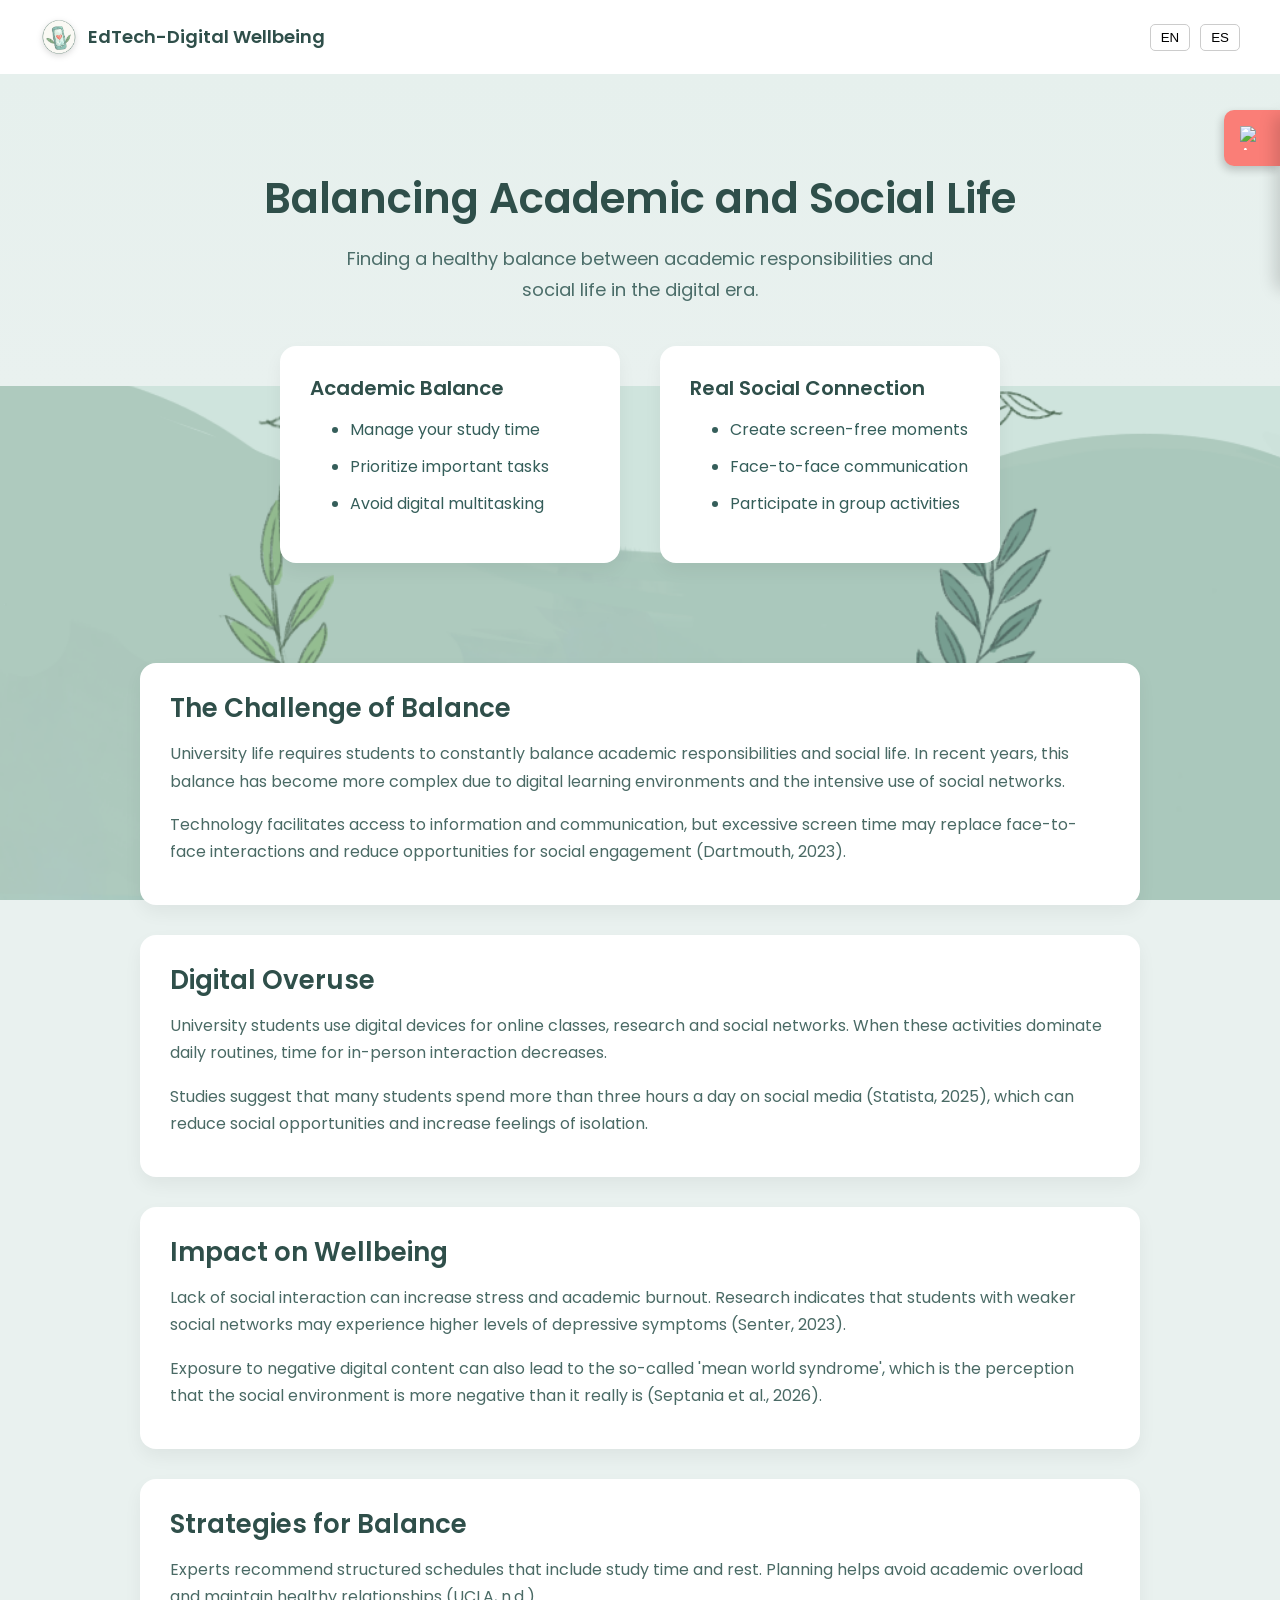
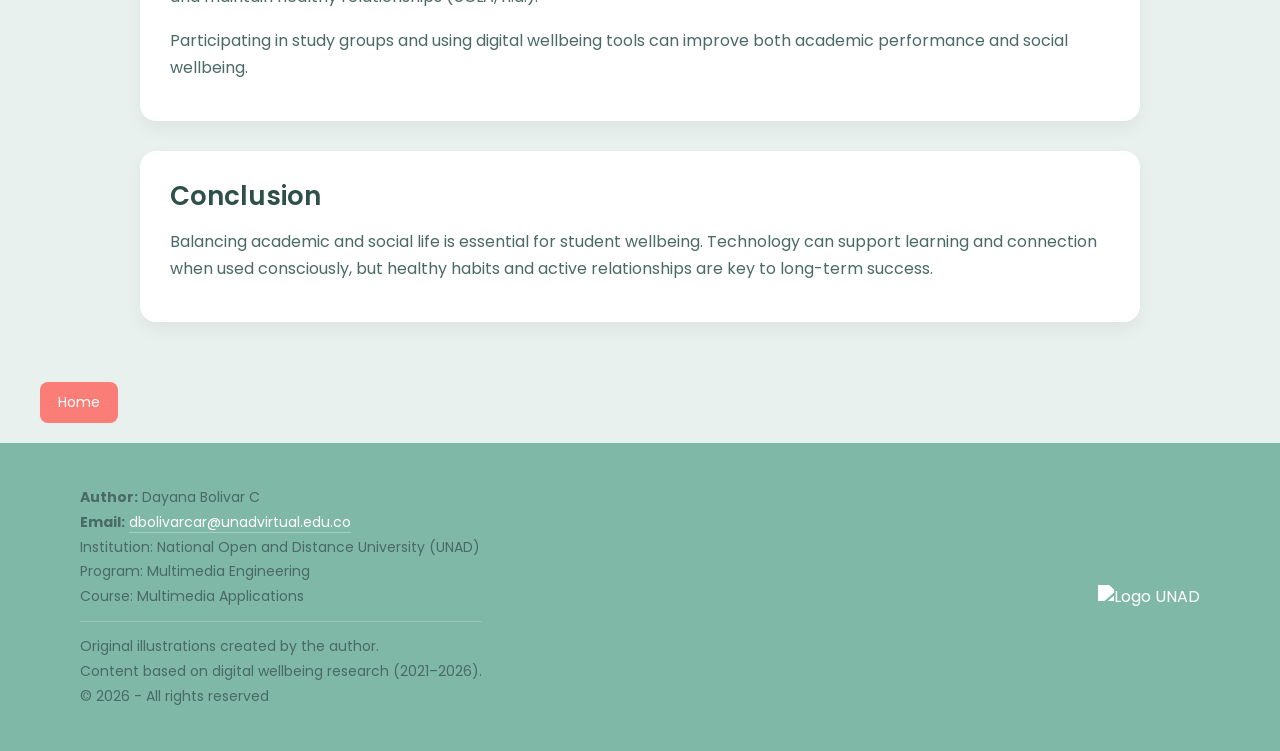
==== Infopag/info1.html @ 11f51248 "Arrgelando icono en otras pagina 1" ====
<!DOCTYPE html>
<html lang="en">
<head>
<meta charset="UTF-8">
<meta name="viewport" content="width=device-width, initial-scale=1.0">

<title>Academic & Social Balance</title>

<link rel="stylesheet" href="../css/global.css">
<link rel="stylesheet" href="../css/components.css">
<link rel="stylesheet" href="../css/infopag.css">

</head>

<body>
    
    
<div class="page-loader"></div>


<!-- NAVBAR -->

<nav class="navbar">

<a href="../index.html" class="logo">

<img src="../Archives/icons/icono-principal.png" class="logo-icon">

<h2 class="logo-text">EdTech-Digital Wellbeing</h2>

</a>

<div class="nav-actions">
<button class="lang">EN</button>
<button class="lang">ES</button>
</div>

</nav>

<!-- HERO -->

<section class="info-hero">

<div class="hero-content">

<h1 
data-en="Balancing Academic and Social Life"
data-es="Equilibrar lo académico y social">
Balancing Academic and Social Life
</h1>

<p
data-en="Finding a healthy balance between academic responsibilities and social life in the digital era."
data-es="Encontrar un equilibrio saludable entre las responsabilidades académicas y la vida social en la era digital.">
Finding a healthy balance between academic responsibilities and social life in the digital era.
</p>

</div>

</section>

<!-- SUMMARY CARDS -->

<section class="info-cards">

<div class="card">

<h3 
data-en="Academic Balance"
data-es="Equilibrio Académico">
Academic Balance
</h3>

<ul>

<li 
data-en="Manage your study time"
data-es="Gestiona tu tiempo de estudio">
Manage your study time
</li>

<li 
data-en="Prioritize important tasks"
data-es="Prioriza tus tareas importantes">
Prioritize important tasks
</li>

<li
data-en="Avoid digital multitasking"
data-es="Evita el multitasking digital">
Avoid digital multitasking
</li>

</ul>

</div>


<div class="card">

<h3 
data-en="Real Social Connection"
data-es="Conexión Social Real">
Real Social Connection
</h3>

<ul>

<li
data-en="Create screen-free moments"
data-es="Crea momentos sin pantallas">
Create screen-free moments
</li>

<li
data-en="Face-to-face communication"
data-es="Comunicación cara a cara">
Face-to-face communication
</li>

<li
data-en="Participate in group activities"
data-es="Participa en actividades grupales">
Participate in group activities
</li>

</ul>

</div>

</section>


<!-- MAIN CONTENT -->

<section class="info-container">

<div class="info-block card">

<h2
data-en="The Challenge of Balance"
data-es="El desafío del equilibrio">
The Challenge of Balance
</h2>

<p
data-en="University life requires students to constantly balance academic responsibilities and social life. In recent years, this balance has become more complex due to digital learning environments and the intensive use of social networks."
data-es="La vida universitaria exige que los estudiantes mantengan un equilibrio constante entre sus responsabilidades académicas y su vida social. En los últimos años, este equilibrio se ha vuelto más complejo debido a los entornos digitales de aprendizaje y al uso intensivo de redes sociales.">

University life requires students to constantly balance academic responsibilities and social life. In recent years, this balance has become more complex due to digital learning environments and the intensive use of social networks.

</p>

<p
data-en="Technology facilitates access to information and communication, but excessive screen time may replace face-to-face interactions and reduce opportunities for social engagement (Dartmouth, 2023)."
data-es="La tecnología facilita el acceso al conocimiento y la comunicación, pero el tiempo excesivo frente a las pantallas puede reemplazar las interacciones cara a cara y reducir las oportunidades de interacción social (Dartmouth, 2023).">

Technology facilitates access to information and communication, but excessive screen time may replace face-to-face interactions and reduce opportunities for social engagement (Dartmouth, 2023).

</p>

</div>



<div class="info-block card">

<h2
data-en="Digital Overuse"
data-es="Uso excesivo de lo digital">
Digital Overuse
</h2>

<p
data-en="University students use digital devices for online classes, research and social networks. When these activities dominate daily routines, time for in-person interaction decreases."
data-es="Los estudiantes universitarios utilizan dispositivos digitales para clases virtuales, investigaciones y redes sociales. Cuando estas actividades dominan la rutina diaria, el tiempo para la interacción presencial disminuye.">

University students use digital devices for online classes, research and social networks. When these activities dominate daily routines, time for in-person interaction decreases.

</p>

<p
data-en="Studies suggest that many students spend more than three hours a day on social media (Statista, 2025), which can reduce social opportunities and increase feelings of isolation."
data-es="Diversos estudios sugieren que muchos estudiantes pasan más de tres horas al día en redes sociales (Statista, 2025), lo que puede reducir las oportunidades de socialización y aumentar la sensación de aislamiento.">

Studies suggest that many students spend more than three hours a day on social media (Statista, 2025), which can reduce social opportunities and increase feelings of isolation.

</p>

</div>



<div class="info-block card">

<h2
data-en="Impact on Wellbeing"
data-es="Impacto en el bienestar">
Impact on Wellbeing
</h2>

<p
data-en="Lack of social interaction can increase stress and academic burnout. Research indicates that students with weaker social networks may experience higher levels of depressive symptoms (Senter, 2023)."
data-es="La falta de interacción social puede aumentar el estrés y el agotamiento académico. Investigaciones indican que los estudiantes con redes sociales más limitadas pueden presentar mayores niveles de síntomas depresivos (Senter, 2023).">

Lack of social interaction can increase stress and academic burnout. Research indicates that students with weaker social networks may experience higher levels of depressive symptoms (Senter, 2023).

</p>

<p
data-en="Exposure to negative digital content can also lead to the so-called 'mean world syndrome', which is the perception that the social environment is more negative than it really is (Septania et al., 2026)."
data-es="Además, la exposición constante a contenido digital negativo puede generar el llamado 'mean world syndrome', que es la percepción de que el entorno social es más negativo de lo que realmente es (Septania et al., 2026).">

Exposure to negative digital content can also lead to the so-called 'mean world syndrome', which is the perception that the social environment is more negative than it really is (Septania et al., 2026).

</p>

</div>



<div class="info-block card">

<h2
data-en="Strategies for Balance"
data-es="Estrategias para el equilibrio">
Strategies for Balance
</h2>

<p
data-en="Experts recommend structured schedules that include study time and rest. Planning helps avoid academic overload and maintain healthy relationships (UCLA, n.d.)."
data-es="Expertos recomiendan organizar horarios estructurados que incluyan tiempo para el estudio y el descanso. La planificación ayuda a evitar la sobrecarga académica y mantener relaciones saludables (UCLA, s.f.).">

Experts recommend structured schedules that include study time and rest. Planning helps avoid academic overload and maintain healthy relationships (UCLA, n.d.).

</p>

<p
data-en="Participating in study groups and using digital wellbeing tools can improve both academic performance and social wellbeing."
data-es="Participar en grupos de estudio y usar herramientas de bienestar digital permite mejorar tanto el rendimiento académico como el bienestar social.">

Participating in study groups and using digital wellbeing tools can improve both academic performance and social wellbeing.

</p>

</div>



<div class="info-block card">

<h2
data-en="Conclusion"
data-es="Conclusión">
Conclusion
</h2>

<p
data-en="Balancing academic and social life is essential for student wellbeing. Technology can support learning and connection when used consciously, but healthy habits and active relationships are key to long-term success."
data-es="Equilibrar lo académico y lo social es fundamental para el bienestar universitario. La tecnología puede apoyar el aprendizaje y la conexión cuando se utiliza conscientemente, pero los hábitos digitales saludables y las relaciones activas son claves para el éxito académico.">
</p>

</div>

</section>

<!-- BACK BUTTON -->

<div class="back-container">

  <a href="../index.html" class="back-button">

    <span 
    data-en="Home"
    data-es="inicio">
    Home
    </span>

  </a>

</div>

<!-- footer -->

<footer class="main-footer">
    <div class="footer-container">
      <div class="footer-info">
        <p><strong data-en="Author:" data-es="Autor:">Autor:</strong> Dayana Bolivar C</p>
        <p><strong data-en="Email:" data-es="Email:">Email:</strong> <a href="mailto:dbolivarcar@unadvirtual.edu.co">dbolivarcar@unadvirtual.edu.co</a></p>
        <p data-en="Institution: National Open and Distance University (UNAD)" data-es="Institución: Universidad Nacional Abierta y a Distancia (UNAD)">Institución: Universidad Nacional Abierta y a Distancia (UNAD)</p>
        <p data-en="Program: Multimedia Engineering" data-es="Programa: Ingeniería Multimedia">Programa: Ingeniería Multimedia</p>
        <p data-en="Course: Multimedia Applications" data-es="Curso: Aplicaciones Multimedia">Curso: Aplicaciones Multimedia</p>
        
        <hr class="footer-divider">
        
        <p data-en="Original illustrations created by the author." data-es="Ilustraciones originales realizadas por el autor.">Ilustraciones originales realizadas por el autor.</p>
        <p data-en="Content based on digital wellbeing research (2021–2026)." data-es="Contenido basado en investigación sobre bienestar digital (2021-2026).">Contenido basado en investigación sobre bienestar digital (2021-2026).</p>
        <p data-en="© 2026 - All rights reserved" data-es="© 2026 - Todos los derechos reservados">© 2026 - Todos los derechos reservados</p>
      </div>

      <div class="footer-logo">
        <img src="Archives/icons/Logo-unad.png" alt="Logo UNAD" class="unad-logo">
      </div>
    </div>
  </footer>

  <div id="accessibility-container">
    <div id="accessibility-tab">
      <img src="Archives/icons/accesibilidadIcono.png" alt="Accesibilidad" class="acc-tab-icon">
    </div>

    <div id="accessibility-panel">
      <p data-en="Text size" data-es="Tamaño de texto">Text size</p>
      <button class="acc-btn" data-size="normal" data-en="Normal" data-es="Normal">Normal</button>
      <button class="acc-btn" data-size="large" data-en="Large" data-es="Grande">Large</button>
    </div>
  </div>

  <script src="Js/accessibility.js"></script>
<script src="../Js/info1.js"></script>
<script src="../Js/animations.js"></script>

</body>
</html>
---- css/global.css ----
/* ===== GLOBAL STYLE ===== */

@import url('https://fonts.googleapis.com/css2?family=Poppins:wght@300;400;500;600&display=swap');

:root {
  --fs-title: 42px;
  --fs-subtitle: 26px;
  --fs-section: 20px;
  --fs-body: 16px;
  --fs-small: 14px;

  --fw-bold: 600;
  --fw-medium: 500;
  --fw-regular: 400;

  --lh-tight: 1.2;
  --lh-normal: 1.5;
  --lh-loose: 1.7;
}

body{
  font-family:'Poppins', sans-serif;
  margin:0;
  background:#e9f1ef;
  color:#355e5a;

  font-size: var(--fs-body);
  line-height: var(--lh-normal);
}

h1, h2, h3 {
  margin-top: 0;
  margin-bottom: 12px;
  font-weight: var(--fw-bold);
  line-height: var(--lh-tight);
  color: #2f4f4a;
}

h1 {
  font-size: var(--fs-title);
}

h2 {
  font-size: var(--fs-subtitle);
}

h3 {
  font-size: var(--fs-section);
}

p {
  font-size: var(--fs-body);
  line-height: var(--lh-loose);
  margin-bottom: 16px;
  color: #4A6A65;
}

li {
  font-size: var(--fs-body);
  line-height: var(--lh-loose);
  margin-bottom: 10px;
}

/* NAVBAR */

.navbar{
display:flex;
justify-content:space-between;
align-items:center;

padding:18px 40px;

background:white;

box-shadow:0 2px 6px rgba(0,0,0,0.05);
}

.logo{
display:flex;
align-items:center;
gap:10px;
font-weight:600;
text-decoration:none;
color:inherit;
}

.logo-icon{
width:38px;
height:38px;
object-fit:contain;
filter: drop-shadow(0 2px 3px rgba(0,0,0,0.15));
}

.logo-text{
font-size:18px;
margin:0;
font-weight:600;
}

.nav-actions button{

border:1px solid #ccc;

background:white;

padding:5px 10px;

margin-left:6px;

border-radius:5px;

cursor:pointer;
}

/* RESET VISUAL PARA EL LOGO COMO LINK */

.logo,
.logo:visited,
.logo:hover,
.logo:active,
.logo:focus {
  text-decoration: none;
  color: inherit;
}

.logo:focus {
  outline: none;
}

/* ===== FOOTER ===== */

/*Footer*/
.main-footer {
  background-color: #7FB8A6; /* Tu color solicitado */
  color: white;
  padding: 40px 80px;
  margin-top: 0; /* Se une perfectamente con la sección de información */
}

.footer-container {
  max-width: 1200px;
  margin: 0 auto;
  display: flex;
  justify-content: space-between;
  align-items: center;
}

.footer-info {
  max-width: 600px;
}

.footer-info p {
  margin: 5px 0;
  font-size: 14px;
  line-height: 1.4;
}

.footer-info a {
  color: white;
  text-decoration: none;
  border-bottom: 1px solid rgba(255,255,255,0.3);
}

.footer-divider {
  border: 0;
  border-top: 1px solid rgba(255,255,255,0.2);
  margin: 15px 0;
}

.unad-logo {
  max-width: 180px; /* Ajusta el tamaño del logo */
  height: auto;
  filter: brightness(0) invert(1); /* Opcional: vuelve el logo blanco si es oscuro */
}

/* Ajuste para móviles */
@media (max-width: 768px) {
  .footer-container {
    flex-direction: column;
    text-align: center;
    gap: 30px;
  }
  
  .footer-info {
    order: 2;
  }
  
  .footer-logo {
    order: 1;
  }
}

/* ===== BACKGROUND IMAGE SYSTEM ===== */

.bg-digital{
position: relative;

background-image: url("../Archives/illustrations/fondo-5.png");
background-size: cover;
background-position: center;
background-repeat: no-repeat;
background-attachment: fixed;

}

/* CAPA PARA BAJAR OPACIDAD DEL FONDO SIN AFECTAR CONTENIDO */

.bg-digital::before{
content: "";
position: absolute;
top: 0;
left: 0;
width: 100%;
height: 100%;

/* Ajusta aquí la intensidad */
background: rgba(255, 255, 255, 0.35);

z-index: 0;
}

/* ASEGURA QUE EL CONTENIDO ESTÉ ENCIMA */

.bg-digital > *{
position: relative;
z-index: 1;
}

/* ===== PAGE LOAD SWEEP ANIMATION ===== */

.page-loader{
position:fixed;
top:0;
left:0;
width:100%;
height:100%;
background:#e9f1ef;
z-index:9999;

transform:translateX(0);

transition:transform 2s ease;
}

@keyframes pageSweep{
0%{
transform:translateX(0);
}
100%{
transform:translateX(100%);
}
}

/* ===== FADE SLIDE ANIMATIONS ===== */

.fade-left{
opacity:0;
transform:translateX(-40px);
transition:all .8s ease;
}

.fade-right{
opacity:0;
transform:translateX(40px);
transition:all .8s ease;
}

.fade-visible{
opacity:1;
transform:translateX(0);
}

/* ===== TEXT HOVER MICRO ANIMATION ===== */

h1:hover,
h2:hover,
h3:hover,
p:hover{

transform:translateX(4px) translateY(-1px);
transition:transform .25s ease;

}

/* ===== CARD HOVER ===== */

.card:hover,
.module-card-horizontal:hover{

transform:translateY(-6px);
transition:all .25s ease;
box-shadow:0 12px 25px rgba(0,0,0,0.08);

}

/* ===== BACK BUTTON ===== */

.back-container{
position:sticky;
top:80px;
z-index:999;
padding:20px 40px;
}

.back-button{
display:inline-block;
text-decoration:none;
background:#FA7E77;
color:white;
padding:10px 18px;
border-radius:8px;
font-size:14px;
transition:0.3s;
}

.back-button:hover{
background:#2b4c49;
transform:translateY(-2px);
}
---- css/components.css ----
/* ===== BUTTONS ===== */

.btn-primary{

background:#FA7E77;

border:none;

padding:10px 18px;

border-radius:20px;

color:white;

font-weight:500;

cursor:pointer;

transition:.3s;
}

.btn-primary:hover{

background:#FA7E77;

}


/* ===== PROGRESS BAR ===== */

.progress-bar{

width:100%;

height:6px;

background:#dfe7e5;

border-radius:10px;

overflow:hidden;

}

.progress-fill{

height:100%;

background:#6fa79d;

border-radius:10px;

}


/* ===== CARD ===== */

.card{

background:white;

border-radius:16px;

padding:30px;

box-shadow:0 8px 18px rgba(0,0,0,0.05);

}
/* ===== BUTTON LINK FIX ===== */

.btn-primary{
display:inline-block;
text-decoration:none;
}

/* ===== IMAGE FIX ===== */

img{
max-width:100%;
height:auto;
display:block;
}

/* ===== ACCESSIBILITY MENU ===== */

#accessibility-container {
  position: fixed;
  right: 0;
  top: 110px; /* Ubicación fija cerca de la barra de navegación */
  z-index: 9999;
  display: flex;
  align-items: stretch;

  /* AJUSTE: Mover 256px (220px de ancho + 36px totales de padding) para ocultarlo por completo */
  transform: translateX(256px);
  transition: transform 0.3s ease;
}

/* CUANDO ESTÁ ACTIVO: El contenedor completo vuelve a su posición original */
#accessibility-container.active {
  transform: translateX(0);
}

/* TAB (ICONO) */
#accessibility-tab {
  background: #FA7E77;
  color: white;
  padding: 8px;
  width: 40px;
  height: 40px;
  cursor: pointer;

  display: flex;
  align-items: center;
  justify-content: center;

  border-radius: 10px 0 0 10px;
  box-shadow: -2px 4px 8px rgba(0,0,0,0.2);
  transition: 0.3s;
}

#accessibility-tab:hover {
  background: #f45c55;
  transform: scale(1.05);
}

/* NUEVO ESTILO PARA LA IMAGEN DEL ICONO */
.acc-tab-icon {
  width: 24px;
  height: 24px;
  object-fit: contain;
}

/* PANEL */
#accessibility-panel {
  width: 220px;
  background: white;
  padding: 18px;
  box-shadow: -6px 6px 16px rgba(0,0,0,0.15);
  border-radius: 0 0 0 10px;
}

/* TÍTULO */
#accessibility-panel p {
  font-weight: 600;
  margin-bottom: 10px;
}

/* BOTONES */
.acc-btn {
  width: 100%;
  margin: 6px 0;
  padding: 8px;
  border: none;
  background: #f1f1f1;
  cursor: pointer;
  border-radius: 6px;
  transition: 0.2s;
}

.acc-btn:hover {
  background: #FA7E77;
  color: white;
}

/* ===== NUEVO ESCALADO ACCESIBLE ===== */
body.acc-large {
  font-size: 118%;
}

body.acc-large h1, body.acc-large h2, body.acc-large h3, 
body.acc-large p, body.acc-large li, body.acc-large span {
  font-size: 1.18em;
}
---- css/infopag.css ----
body{

background-image: url("../Archives/illustrations/fondo-5.png");
background-size: cover;
background-position: center;
background-repeat: no-repeat;
background-attachment: fixed;

}

/* HERO */

.info-hero{
background: linear-gradient(180deg,#e6f0ed,#e9f1ef);
padding:100px 20px 80px;
text-align:center;
}

.hero-content h1{
font-size:42px;
max-width:800px;
margin:auto;
margin-bottom:20px;
}

.hero-content p{
font-size:18px;
max-width:600px;
margin:auto;
color:#4b6d69;
}


/* CARDS */

.info-cards{
display:flex;
justify-content:center;
gap:40px;
margin-top:-40px;
margin-bottom:60px;
flex-wrap:wrap;
}

.info-cards .card{
width:280px;
}


/* CONTENT */

.info-container{
max-width:1000px;
margin:auto;
padding:40px 20px;
display:flex;
flex-direction:column;
gap:30px;
}

.info-block h2{
margin-bottom:10px;
}

.info-block p{
line-height:1.7;
margin-bottom:10px;
}


/* MOBILE */

@media(max-width:768px){

.hero-content h1{
font-size:32px;
}

.info-cards{
flex-direction:column;
align-items:center;
}

}
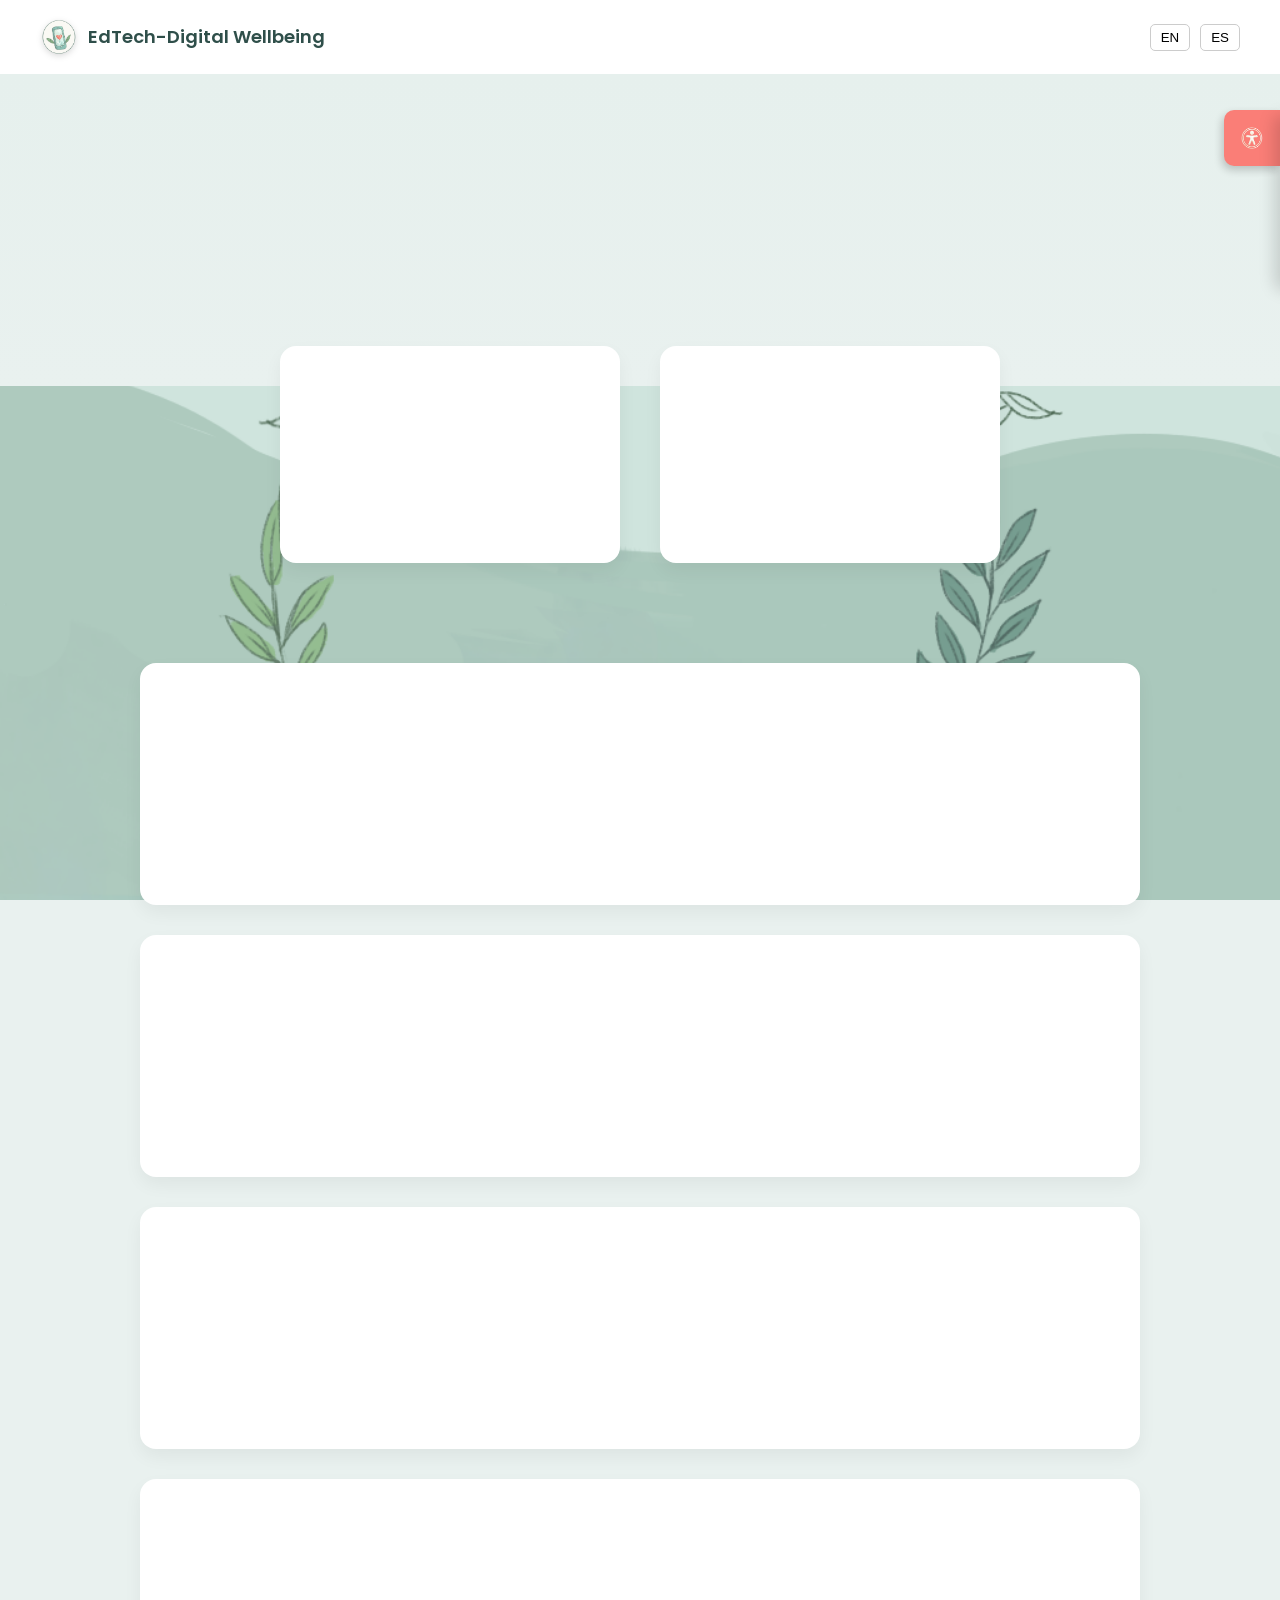
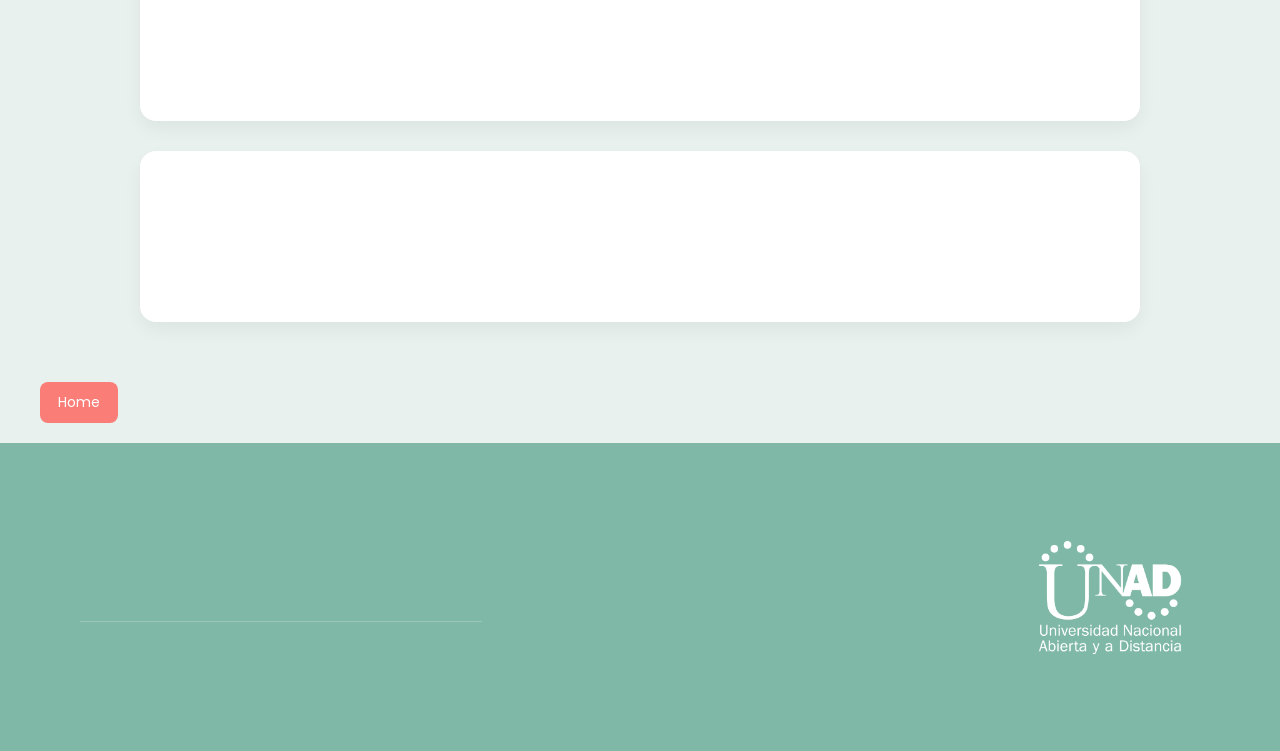
==== commit db917647: "Arreglo de icono en otras paginas prueba 2" ====
--- a/Infopag/info1.html
+++ b/Infopag/info1.html
@@ -281,43 +281,42 @@
 
 </div>
 
-<!-- footer -->
+<div id="accessibility-container">
+  <div id="accessibility-tab">
+    <img src="../Archives/icons/accesibilidadIcono.png" alt="Accesibilidad" class="acc-tab-icon">
+  </div>
+
+  <div id="accessibility-panel">
+    <p data-en="Text size" data-es="Tamaño de texto">Text size</p>
+    <button class="acc-btn" data-size="normal" data-en="Normal" data-es="Normal">Normal</button>
+    <button class="acc-btn" data-size="large" data-en="Large" data-es="Grande">Large</button>
+  </div>
+</div>
+
+<script src="../Js/accessibility.js"></script>
 
 <footer class="main-footer">
-    <div class="footer-container">
-      <div class="footer-info">
-        <p><strong data-en="Author:" data-es="Autor:">Autor:</strong> Dayana Bolivar C</p>
-        <p><strong data-en="Email:" data-es="Email:">Email:</strong> <a href="mailto:dbolivarcar@unadvirtual.edu.co">dbolivarcar@unadvirtual.edu.co</a></p>
-        <p data-en="Institution: National Open and Distance University (UNAD)" data-es="Institución: Universidad Nacional Abierta y a Distancia (UNAD)">Institución: Universidad Nacional Abierta y a Distancia (UNAD)</p>
-        <p data-en="Program: Multimedia Engineering" data-es="Programa: Ingeniería Multimedia">Programa: Ingeniería Multimedia</p>
-        <p data-en="Course: Multimedia Applications" data-es="Curso: Aplicaciones Multimedia">Curso: Aplicaciones Multimedia</p>
-        
-        <hr class="footer-divider">
-        
-        <p data-en="Original illustrations created by the author." data-es="Ilustraciones originales realizadas por el autor.">Ilustraciones originales realizadas por el autor.</p>
-        <p data-en="Content based on digital wellbeing research (2021–2026)." data-es="Contenido basado en investigación sobre bienestar digital (2021-2026).">Contenido basado en investigación sobre bienestar digital (2021-2026).</p>
-        <p data-en="© 2026 - All rights reserved" data-es="© 2026 - Todos los derechos reservados">© 2026 - Todos los derechos reservados</p>
-      </div>
-
-      <div class="footer-logo">
-        <img src="Archives/icons/Logo-unad.png" alt="Logo UNAD" class="unad-logo">
-      </div>
+  <div class="footer-container">
+    <div class="footer-info">
+      <p><strong data-en="Author:" data-es="Autor:">Autor:</strong> Dayana Bolivar C</p>
+      <p><strong data-en="Email:" data-es="Email:">Email:</strong> <a href="mailto:dbolivarcar@unadvirtual.edu.co">dbolivarcar@unadvirtual.edu.co</a></p>
+      <p data-en="Institution: National Open and Distance University (UNAD)" data-es="Institución: Universidad Nacional Abierta y a Distancia (UNAD)">Institución: Universidad Nacional Abierta y a Distancia (UNAD)</p>
+      <p data-en="Program: Multimedia Engineering" data-es="Programa: Ingeniería Multimedia">Programa: Ingeniería Multimedia</p>
+      <p data-en="Course: Multimedia Applications" data-es="Curso: Aplicaciones Multimedia">Curso: Aplicaciones Multimedia</p>
+      
+      <hr class="footer-divider">
+      
+      <p data-en="Original illustrations created by the author." data-es="Ilustraciones originales realizadas por el autor.">Ilustraciones originales realizadas por el autor.</p>
+      <p data-en="Content based on digital wellbeing research (2021–2026)." data-es="Contenido basado en investigación sobre bienestar digital (2021-2026).">Contenido basado en investigación sobre bienestar digital (2021-2026).</p>
+      <p data-en="© 2026 - All rights reserved" data-es="© 2026 - Todos los derechos reservados">© 2026 - Todos los derechos reservados</p>
     </div>
-  </footer>
-
-  <div id="accessibility-container">
-    <div id="accessibility-tab">
-      <img src="Archives/icons/accesibilidadIcono.png" alt="Accesibilidad" class="acc-tab-icon">
-    </div>
-
-    <div id="accessibility-panel">
-      <p data-en="Text size" data-es="Tamaño de texto">Text size</p>
-      <button class="acc-btn" data-size="normal" data-en="Normal" data-es="Normal">Normal</button>
-      <button class="acc-btn" data-size="large" data-en="Large" data-es="Grande">Large</button>
+
+    <div class="footer-logo">
+      <img src="../Archives/icons/Logo-unad.png" alt="Logo UNAD" class="unad-logo">
     </div>
   </div>
-
-  <script src="Js/accessibility.js"></script>
+</footer>
+
 <script src="../Js/info1.js"></script>
 <script src="../Js/animations.js"></script>
 
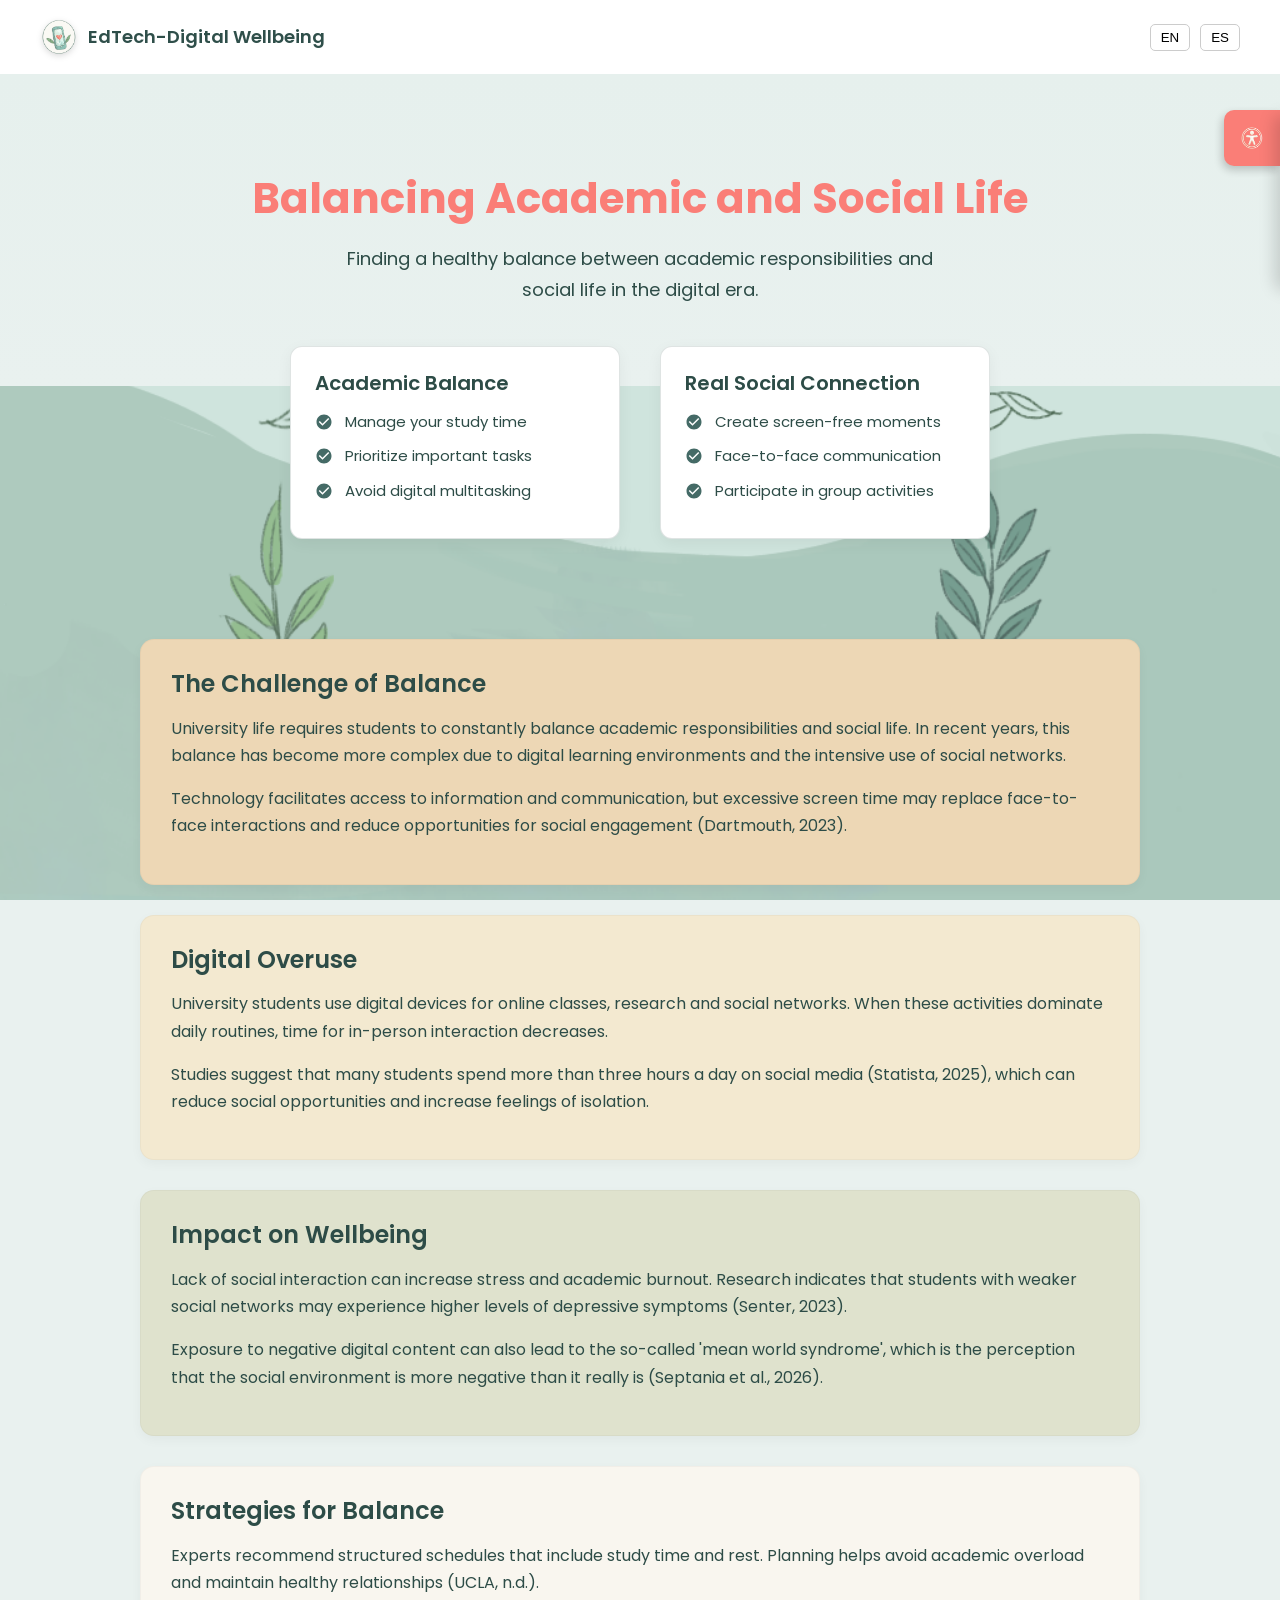
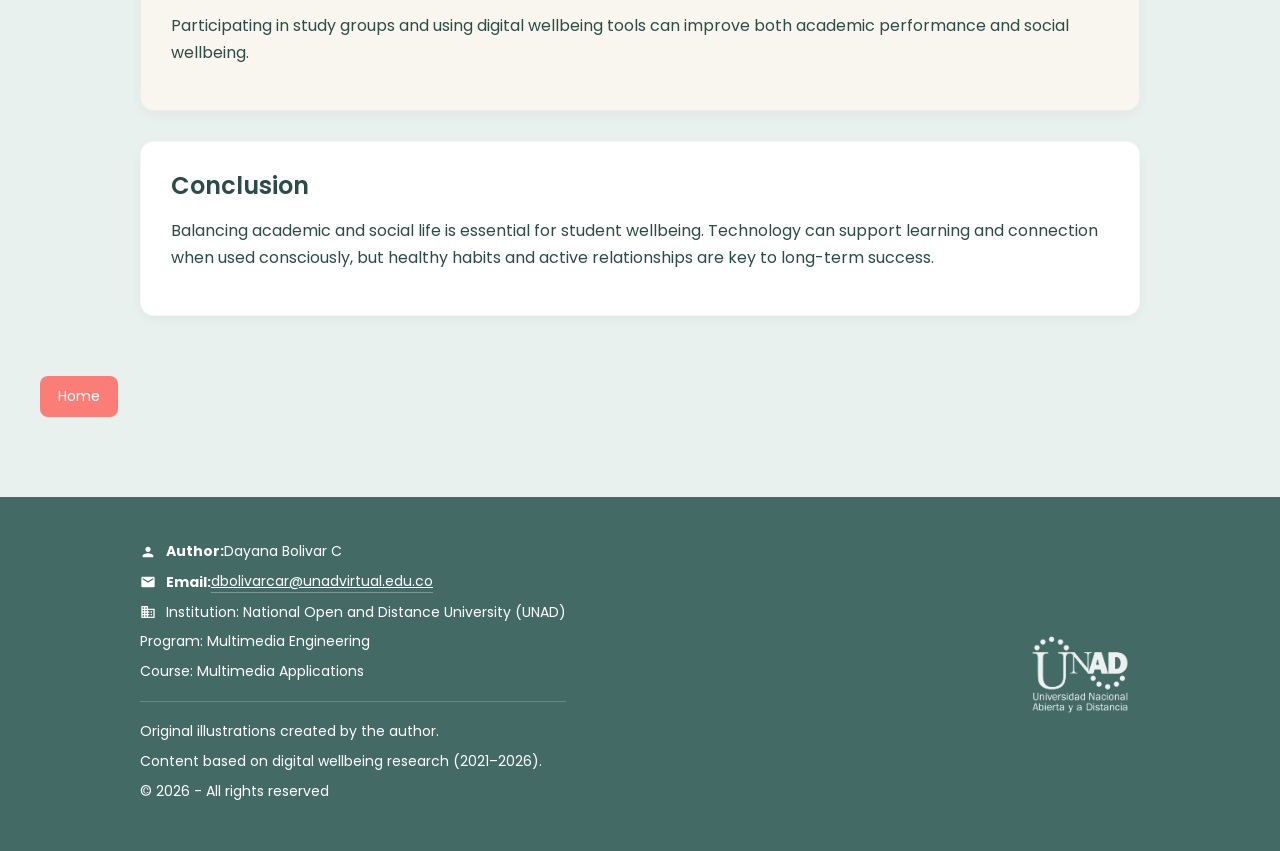
==== commit 09c64a2c: "Prueba uno cambio visual mejora 1 prueba info pagina 1" ====
--- a/Infopag/info1.html
+++ b/Infopag/info1.html
@@ -15,35 +15,22 @@
 
 <body>
     
-    
 <div class="page-loader"></div>
 
-
-<!-- NAVBAR -->
-
 <nav class="navbar">
-
 <a href="../index.html" class="logo">
-
 <img src="../Archives/icons/icono-principal.png" class="logo-icon">
-
 <h2 class="logo-text">EdTech-Digital Wellbeing</h2>
-
 </a>
 
 <div class="nav-actions">
 <button class="lang">EN</button>
 <button class="lang">ES</button>
 </div>
-
 </nav>
 
-<!-- HERO -->
-
 <section class="info-hero">
-
 <div class="hero-content">
-
 <h1 
 data-en="Balancing Academic and Social Life"
 data-es="Equilibrar lo académico y social">
@@ -55,237 +42,98 @@
 data-es="Encontrar un equilibrio saludable entre las responsabilidades académicas y la vida social en la era digital.">
 Finding a healthy balance between academic responsibilities and social life in the digital era.
 </p>
-
 </div>
-
 </section>
 
-<!-- SUMMARY CARDS -->
-
 <section class="info-cards">
-
-<div class="card">
-
+<div class="card summary-card">
 <h3 
 data-en="Academic Balance"
 data-es="Equilibrio Académico">
 Academic Balance
 </h3>
-
 <ul>
-
-<li 
-data-en="Manage your study time"
-data-es="Gestiona tu tiempo de estudio">
-Manage your study time
-</li>
-
-<li 
-data-en="Prioritize important tasks"
-data-es="Prioriza tus tareas importantes">
-Prioritize important tasks
-</li>
-
-<li
-data-en="Avoid digital multitasking"
-data-es="Evita el multitasking digital">
-Avoid digital multitasking
-</li>
-
+<li data-en="Manage your study time" data-es="Gestiona tu tiempo de estudio">Manage your study time</li>
+<li data-en="Prioritize important tasks" data-es="Prioriza tus tareas importantes">Prioritize important tasks</li>
+<li data-en="Avoid digital multitasking" data-es="Evita el multitasking digital">Avoid digital multitasking</li>
 </ul>
-
 </div>
 
-
-<div class="card">
-
+<div class="card summary-card">
 <h3 
 data-en="Real Social Connection"
 data-es="Conexión Social Real">
 Real Social Connection
 </h3>
+<ul>
+<li data-en="Create screen-free moments" data-es="Crea momentos sin pantallas">Create screen-free moments</li>
+<li data-en="Face-to-face communication" data-es="Comunicación cara a cara">Face-to-face communication</li>
+<li data-en="Participate in group activities" data-es="Participa en actividades grupales">Participate in group activities</li>
+</ul>
+</div>
+</section>
 
-<ul>
+<section class="info-container">
 
-<li
-data-en="Create screen-free moments"
-data-es="Crea momentos sin pantallas">
-Create screen-free moments
-</li>
+<div class="info-block card card-1">
+<h2 data-en="The Challenge of Balance" data-es="El desafío del equilibrio">The Challenge of Balance</h2>
+<p data-en="University life requires students to constantly balance academic responsibilities and social life. In recent years, this balance has become more complex due to digital learning environments and the intensive use of social networks." data-es="La vida universitaria exige que los estudiantes mantengan un equilibrio constante entre sus responsabilidades académicas y su vida social. En los últimos años, este equilibrio se ha vuelto más complejo debido a los entornos digitales de aprendizaje y al uso intensivo de redes sociales.">
+University life requires students to constantly balance academic responsibilities and social life. In recent years, this balance has become more complex due to digital learning environments and the intensive use of social networks.
+</p>
+<p data-en="Technology facilitates access to information and communication, but excessive screen time may replace face-to-face interactions and reduce opportunities for social engagement (Dartmouth, 2023)." data-es="La tecnología facilita el acceso al conocimiento y la comunicación, pero el tiempo excesivo frente a las pantallas puede reemplazar las interacciones cara a cara y reducir las oportunidades de interacción social (Dartmouth, 2023).">
+Technology facilitates access to information and communication, but excessive screen time may replace face-to-face interactions and reduce opportunities for social engagement (Dartmouth, 2023).
+</p>
+</div>
 
-<li
-data-en="Face-to-face communication"
-data-es="Comunicación cara a cara">
-Face-to-face communication
-</li>
+<div class="info-block card card-2">
+<h2 data-en="Digital Overuse" data-es="Uso excesivo de lo digital">Digital Overuse</h2>
+<p data-en="University students use digital devices for online classes, research and social networks. When these activities dominate daily routines, time for in-person interaction decreases." data-es="Los estudiantes universitarios utilizan dispositivos digitales para clases virtuales, investigaciones y redes sociales. Cuando estas actividades dominan la rutina diaria, el tiempo para la interacción presencial disminuye.">
+University students use digital devices for online classes, research and social networks. When these activities dominate daily routines, time for in-person interaction decreases.
+</p>
+<p data-en="Studies suggest that many students spend more than three hours a day on social media (Statista, 2025), which can reduce social opportunities and increase feelings of isolation." data-es="Diversos estudios sugieren que muchos estudiantes pasan más de tres horas al día en redes sociales (Statista, 2025), lo que puede reducir las oportunidades de socialización y aumentar la sensación de aislamiento.">
+Studies suggest that many students spend more than three hours a day on social media (Statista, 2025), which can reduce social opportunities and increase feelings of isolation.
+</p>
+</div>
 
-<li
-data-en="Participate in group activities"
-data-es="Participa en actividades grupales">
-Participate in group activities
-</li>
+<div class="info-block card card-3">
+<h2 data-en="Impact on Wellbeing" data-es="Impacto en el bienestar">Impact on Wellbeing</h2>
+<p data-en="Lack of social interaction can increase stress and academic burnout. Research indicates that students with weaker social networks may experience higher levels of depressive symptoms (Senter, 2023)." data-es="La falta de interacción social puede aumentar el estrés y el agotamiento académico. Investigaciones indican que los estudiantes con redes sociales más limitadas pueden presentar mayores niveles de síntomas deprsivos (Senter, 2023).">
+Lack of social interaction can increase stress and academic burnout. Research indicates that students with weaker social networks may experience higher levels of depressive symptoms (Senter, 2023).
+</p>
+<p data-en="Exposure to negative digital content can also lead to the so-called 'mean world syndrome', which is the perception that the social environment is more negative than it really is (Septania et al., 2026)." data-es="Además, la exposición constante a contenido digital negativo puede generar el llamado 'mean world syndrome', que es la percepción de que el entorno social es más negativo de lo que realmente es (Septania et al., 2026).">
+Exposure to negative digital content can also lead to the so-called 'mean world syndrome', which is the perception that the social environment is more negative than it really is (Septania et al., 2026).
+</p>
+</div>
 
-</ul>
+<div class="info-block card card-4">
+<h2 data-en="Strategies for Balance" data-es="Estrategias para el equilibrio">Strategies for Balance</h2>
+<p data-en="Experts recommend structured schedules that include study time and rest. Planning helps avoid academic overload and maintain healthy relationships (UCLA, n.d.)." data-es="Expertos recomiendan organizar horarios estructurados que incluyan tiempo para el estudio y el descanso. La planificación ayuda a evitar la sobrecarga académica y mantener relaciones saludables (UCLA, s.f.).">
+Experts recommend structured schedules that include study time and rest. Planning helps avoid academic overload and maintain healthy relationships (UCLA, n.d.).
+</p>
+<p data-en="Participating in study groups and using digital wellbeing tools can improve both academic performance and social wellbeing." data-es="Participar en grupos de estudio y usar herramientas de bienestar digital permite mejorar tanto el rendimiento académico como el bienestar social.">
+Participating in study groups and using digital wellbeing tools can improve both academic performance and social wellbeing.
+</p>
+</div>
 
+<div class="info-block card">
+<h2 data-en="Conclusion" data-es="Conclusión">Conclusion</h2>
+<p data-en="Balancing academic and social life is essential for student wellbeing. Technology can support learning and connection when used consciously, but healthy habits and active relationships are key to long-term success." data-es="Equilibrar lo académico y lo social es fundamental para el bienestar universitario. La tecnología puede apoyar el aprendizaje y la conexión cuando se utiliza conscientemente, pero los hábitos digitales saludables y las relaciones activas son claves para el éxito académico.">
+Balancing academic and social life is essential for student wellbeing. Technology can support learning and connection when used consciously, but healthy habits and active relationships are key to long-term success.
+</p>
 </div>
 
 </section>
 
-
-<!-- MAIN CONTENT -->
-
-<section class="info-container">
-
-<div class="info-block card">
-
-<h2
-data-en="The Challenge of Balance"
-data-es="El desafío del equilibrio">
-The Challenge of Balance
-</h2>
-
-<p
-data-en="University life requires students to constantly balance academic responsibilities and social life. In recent years, this balance has become more complex due to digital learning environments and the intensive use of social networks."
-data-es="La vida universitaria exige que los estudiantes mantengan un equilibrio constante entre sus responsabilidades académicas y su vida social. En los últimos años, este equilibrio se ha vuelto más complejo debido a los entornos digitales de aprendizaje y al uso intensivo de redes sociales.">
-
-University life requires students to constantly balance academic responsibilities and social life. In recent years, this balance has become more complex due to digital learning environments and the intensive use of social networks.
-
-</p>
-
-<p
-data-en="Technology facilitates access to information and communication, but excessive screen time may replace face-to-face interactions and reduce opportunities for social engagement (Dartmouth, 2023)."
-data-es="La tecnología facilita el acceso al conocimiento y la comunicación, pero el tiempo excesivo frente a las pantallas puede reemplazar las interacciones cara a cara y reducir las oportunidades de interacción social (Dartmouth, 2023).">
-
-Technology facilitates access to information and communication, but excessive screen time may replace face-to-face interactions and reduce opportunities for social engagement (Dartmouth, 2023).
-
-</p>
-
-</div>
-
-
-
-<div class="info-block card">
-
-<h2
-data-en="Digital Overuse"
-data-es="Uso excesivo de lo digital">
-Digital Overuse
-</h2>
-
-<p
-data-en="University students use digital devices for online classes, research and social networks. When these activities dominate daily routines, time for in-person interaction decreases."
-data-es="Los estudiantes universitarios utilizan dispositivos digitales para clases virtuales, investigaciones y redes sociales. Cuando estas actividades dominan la rutina diaria, el tiempo para la interacción presencial disminuye.">
-
-University students use digital devices for online classes, research and social networks. When these activities dominate daily routines, time for in-person interaction decreases.
-
-</p>
-
-<p
-data-en="Studies suggest that many students spend more than three hours a day on social media (Statista, 2025), which can reduce social opportunities and increase feelings of isolation."
-data-es="Diversos estudios sugieren que muchos estudiantes pasan más de tres horas al día en redes sociales (Statista, 2025), lo que puede reducir las oportunidades de socialización y aumentar la sensación de aislamiento.">
-
-Studies suggest that many students spend more than three hours a day on social media (Statista, 2025), which can reduce social opportunities and increase feelings of isolation.
-
-</p>
-
-</div>
-
-
-
-<div class="info-block card">
-
-<h2
-data-en="Impact on Wellbeing"
-data-es="Impacto en el bienestar">
-Impact on Wellbeing
-</h2>
-
-<p
-data-en="Lack of social interaction can increase stress and academic burnout. Research indicates that students with weaker social networks may experience higher levels of depressive symptoms (Senter, 2023)."
-data-es="La falta de interacción social puede aumentar el estrés y el agotamiento académico. Investigaciones indican que los estudiantes con redes sociales más limitadas pueden presentar mayores niveles de síntomas depresivos (Senter, 2023).">
-
-Lack of social interaction can increase stress and academic burnout. Research indicates that students with weaker social networks may experience higher levels of depressive symptoms (Senter, 2023).
-
-</p>
-
-<p
-data-en="Exposure to negative digital content can also lead to the so-called 'mean world syndrome', which is the perception that the social environment is more negative than it really is (Septania et al., 2026)."
-data-es="Además, la exposición constante a contenido digital negativo puede generar el llamado 'mean world syndrome', que es la percepción de que el entorno social es más negativo de lo que realmente es (Septania et al., 2026).">
-
-Exposure to negative digital content can also lead to the so-called 'mean world syndrome', which is the perception that the social environment is more negative than it really is (Septania et al., 2026).
-
-</p>
-
-</div>
-
-
-
-<div class="info-block card">
-
-<h2
-data-en="Strategies for Balance"
-data-es="Estrategias para el equilibrio">
-Strategies for Balance
-</h2>
-
-<p
-data-en="Experts recommend structured schedules that include study time and rest. Planning helps avoid academic overload and maintain healthy relationships (UCLA, n.d.)."
-data-es="Expertos recomiendan organizar horarios estructurados que incluyan tiempo para el estudio y el descanso. La planificación ayuda a evitar la sobrecarga académica y mantener relaciones saludables (UCLA, s.f.).">
-
-Experts recommend structured schedules that include study time and rest. Planning helps avoid academic overload and maintain healthy relationships (UCLA, n.d.).
-
-</p>
-
-<p
-data-en="Participating in study groups and using digital wellbeing tools can improve both academic performance and social wellbeing."
-data-es="Participar en grupos de estudio y usar herramientas de bienestar digital permite mejorar tanto el rendimiento académico como el bienestar social.">
-
-Participating in study groups and using digital wellbeing tools can improve both academic performance and social wellbeing.
-
-</p>
-
-</div>
-
-
-
-<div class="info-block card">
-
-<h2
-data-en="Conclusion"
-data-es="Conclusión">
-Conclusion
-</h2>
-
-<p
-data-en="Balancing academic and social life is essential for student wellbeing. Technology can support learning and connection when used consciously, but healthy habits and active relationships are key to long-term success."
-data-es="Equilibrar lo académico y lo social es fundamental para el bienestar universitario. La tecnología puede apoyar el aprendizaje y la conexión cuando se utiliza conscientemente, pero los hábitos digitales saludables y las relaciones activas son claves para el éxito académico.">
-</p>
-
-</div>
-
-</section>
-
-<!-- BACK BUTTON -->
-
 <div class="back-container">
-
   <a href="../index.html" class="back-button">
-
-    <span 
-    data-en="Home"
-    data-es="inicio">
-    Home
-    </span>
-
+    <span data-en="Home" data-es="inicio">Home</span>
   </a>
-
 </div>
 
 <div id="accessibility-container">
   <div id="accessibility-tab">
     <img src="../Archives/icons/accesibilidadIcono.png" alt="Accesibilidad" class="acc-tab-icon">
   </div>
-
   <div id="accessibility-panel">
     <p data-en="Text size" data-es="Tamaño de texto">Text size</p>
     <button class="acc-btn" data-size="normal" data-en="Normal" data-es="Normal">Normal</button>
@@ -298,9 +146,18 @@
 <footer class="main-footer">
   <div class="footer-container">
     <div class="footer-info">
-      <p><strong data-en="Author:" data-es="Autor:">Autor:</strong> Dayana Bolivar C</p>
-      <p><strong data-en="Email:" data-es="Email:">Email:</strong> <a href="mailto:dbolivarcar@unadvirtual.edu.co">dbolivarcar@unadvirtual.edu.co</a></p>
-      <p data-en="Institution: National Open and Distance University (UNAD)" data-es="Institución: Universidad Nacional Abierta y a Distancia (UNAD)">Institución: Universidad Nacional Abierta y a Distancia (UNAD)</p>
+      <p>
+        <svg class="footer-inline-icon" viewBox="0 0 24 24"><path d="M12 12c2.21 0 4-1.79 4-4s-1.79-4-4-4-4 1.79-4 4 1.79 4 4 4zm0 2c-2.67 0-8 1.34-8 4v2h16v-2c0-2.66-5.33-4-8-4z"/></svg>
+        <strong data-en="Author:" data-es="Autor:">Autor:</strong> Dayana Bolivar C
+      </p>
+      <p>
+        <svg class="footer-inline-icon" viewBox="0 0 24 24"><path d="M20 4H4c-1.1 0-1.99.9-1.99 2L2 18c0 1.1.9 2 2 2h16c1.1 0 2-.9 2-2V6c0-1.1-.9-2-2-2zm0 4l-8 5-8-5V6l8 5 8-5v2z"/></svg>
+        <strong data-en="Email:" data-es="Email:">Email:</strong> <a href="mailto:dbolivarcar@unadvirtual.edu.co">dbolivarcar@unadvirtual.edu.co</a>
+      </p>
+      <p>
+        <svg class="footer-inline-icon" viewBox="0 0 24 24"><path d="M12 7V3H2v18h20V7H12zM6 19H4v-2h2v2zm0-4H4v-2h2v2zm0-4H4V9h2v2zm0-4H4V5h2v2zm4 12H8v-2h2v2zm0-4H8v-2h2v2zm0-4H8V9h2v2zm0-4H8V5h2v2zm10 12h-8v-2h2v-2h-2v-2h2v-2h-2V9h8v10zm-2-8h-2v2h2v-2zm0 4h-2v2h2v-2z"/></svg>
+        <span data-en="Institution: National Open and Distance University (UNAD)" data-es="Institución: Universidad Nacional Abierta y a Distancia (UNAD)">Institución: Universidad Nacional Abierta y a Distancia (UNAD)</span>
+      </p>
       <p data-en="Program: Multimedia Engineering" data-es="Programa: Ingeniería Multimedia">Programa: Ingeniería Multimedia</p>
       <p data-en="Course: Multimedia Applications" data-es="Curso: Aplicaciones Multimedia">Curso: Aplicaciones Multimedia</p>
       
--- a/css/infopag.css
+++ b/css/infopag.css
@@ -1,16 +1,13 @@
 
 body{
-
 background-image: url("../Archives/illustrations/fondo-5.png");
 background-size: cover;
 background-position: center;
 background-repeat: no-repeat;
 background-attachment: fixed;
-
 }
 
 /* HERO */
-
 .info-hero{
 background: linear-gradient(180deg,#e6f0ed,#e9f1ef);
 padding:100px 20px 80px;
@@ -18,22 +15,23 @@
 }
 
 .hero-content h1{
+color: #FA7E77; /* Color solicitado para el título principal */
 font-size:42px;
 max-width:800px;
 margin:auto;
 margin-bottom:20px;
+font-weight: 700;
 }
 
 .hero-content p{
 font-size:18px;
 max-width:600px;
 margin:auto;
-color:#4b6d69;
-}
-
-
-/* CARDS */
-
+color:#2D4C47; /* Texto del hero oscurecido para mejor lectura */
+}
+
+
+/* CARDS GENERALES Y RESUMEN (LISTAS) */
 .info-cards{
 display:flex;
 justify-content:center;
@@ -43,13 +41,54 @@
 flex-wrap:wrap;
 }
 
-.info-cards .card{
+.info-cards .card.summary-card {
 width:280px;
-}
-
-
-/* CONTENT */
-
+background-color: #ffffff;
+border: 1px solid rgba(45, 76, 71, 0.15);
+border-radius: 12px;
+padding: 24px;
+box-shadow: 0 4px 15px rgba(0, 0, 0, 0.05);
+}
+
+.summary-card h3 {
+color: #2D4C47; /* Título de la tarjeta de lista oscurecido */
+font-size: 20px;
+margin-bottom: 16px;
+font-weight: 600;
+}
+
+/* Reemplazo de viñetas por círculos con chulo (SVG integrado) */
+.summary-card ul {
+list-style: none;
+padding-left: 0;
+margin: 0;
+}
+
+.summary-card ul li {
+color: #2D4C47; /* Texto de la lista en color oscuro */
+font-size: 15px;
+line-height: 1.5;
+position: relative;
+padding-left: 30px;
+margin-bottom: 12px;
+display: flex;
+align-items: center;
+}
+
+.summary-card ul li::before {
+content: "";
+position: absolute;
+left: 0;
+width: 18px;
+height: 18px;
+/* Check-circle estilizado con el color oscuro solicitado */
+background-image: url("data:image/svg+xml,%3Csvg xmlns='http://www.w3.org/2000/svg' viewBox='0 0 24 24' fill='%23446A66'%3E%3Cpath d='M12 2C6.48 2 2 6.48 2 12s4.48 10 10 10 10-4.48 10-10S17.52 2 12 2zm-2 15l-5-5 1.41-1.41L10 14.17l7.59-7.59L19 8l-9 9z'/%3E%3C/svg%3E");
+background-size: contain;
+background-repeat: no-repeat;
+}
+
+
+/* CONTENT (BLOQUES PRINCIPALES) */
 .info-container{
 max-width:1000px;
 margin:auto;
@@ -59,27 +98,115 @@
 gap:30px;
 }
 
+.info-block.card {
+border-radius: 14px;
+padding: 30px;
+box-shadow: 0 4px 12px rgba(0,0,0,0.04);
+border: 1px solid rgba(0, 0, 0, 0.03);
+transition: transform 0.2s ease;
+}
+
 .info-block h2{
-margin-bottom:10px;
+color: #2D4C47; /* Subtítulos oscurecidos */
+font-size: 24px;
+margin-bottom: 14px;
+font-weight: 600;
 }
 
 .info-block p{
+color: #2D4C47; /* Párrafos oscurecidos para máxima legibilidad */
 line-height:1.7;
-margin-bottom:10px;
+margin-bottom:14px;
+font-size: 16px;
+}
+
+/* COLORES PERSONALIZADOS PARA CADA TARJETA DE CONTENIDO */
+.card-1 { background-color: #EDD7B5 !important; }
+.card-2 { background-color: #F3E9D0 !important; }
+.card-3 { background-color: #DFE2CD !important; }
+.card-4 { background-color: #F9F6EF !important; }
+
+
+/* FOOTER REFINADO */
+.main-footer {
+background-color: #446A66 !important; /* Color solicitado para el fondo */
+color: #FFFFFF !important; /* Letras totalmente blancas */
+padding: 40px 20px;
+margin-top: 60px;
+}
+
+.main-footer a {
+color: #FFFFFF !important;
+text-decoration: underline;
+}
+
+.footer-container {
+max-width: 1000px;
+margin: auto;
+display: flex;
+justify-content: space-between;
+align-items: center;
+flex-wrap: wrap;
+gap: 20px;
+}
+
+.footer-info p {
+color: #FFFFFF !important;
+margin-bottom: 10px;
+font-size: 14px;
+display: flex;
+align-items: center;
+}
+
+.footer-info strong {
+color: #FFFFFF !important;
+}
+
+/* Iconos integrados en línea */
+.footer-inline-icon {
+width: 16px;
+height: 16px;
+fill: #FFFFFF;
+margin-right: 10px;
+display: inline-block;
+vertical-align: middle;
+flex-shrink: 0;
+}
+
+.footer-divider {
+border: 0;
+border-top: 1px solid rgba(255, 255, 255, 0.2);
+margin: 20px 0;
+}
+
+.unad-logo {
+max-width: 120px;
+height: auto;
+filter: brightness(0) invert(1); /* Convierte el logo a blanco si es necesario para conservar limpieza visual */
+opacity: 0.9;
+}
+
+
+/* ACCESIBILIDAD (SE MANTIENE EL ESTILO ORIGINAL) */
+#accessibility-tab {
+/* Conserva tu estilo funcional actual */
 }
 
 
 /* MOBILE */
-
 @media(max-width:768px){
-
 .hero-content h1{
 font-size:32px;
 }
-
 .info-cards{
 flex-direction:column;
 align-items:center;
 }
-
+.footer-container {
+flex-direction: column;
+text-align: center;
+}
+.footer-info p {
+justify-content: center;
+}
 }
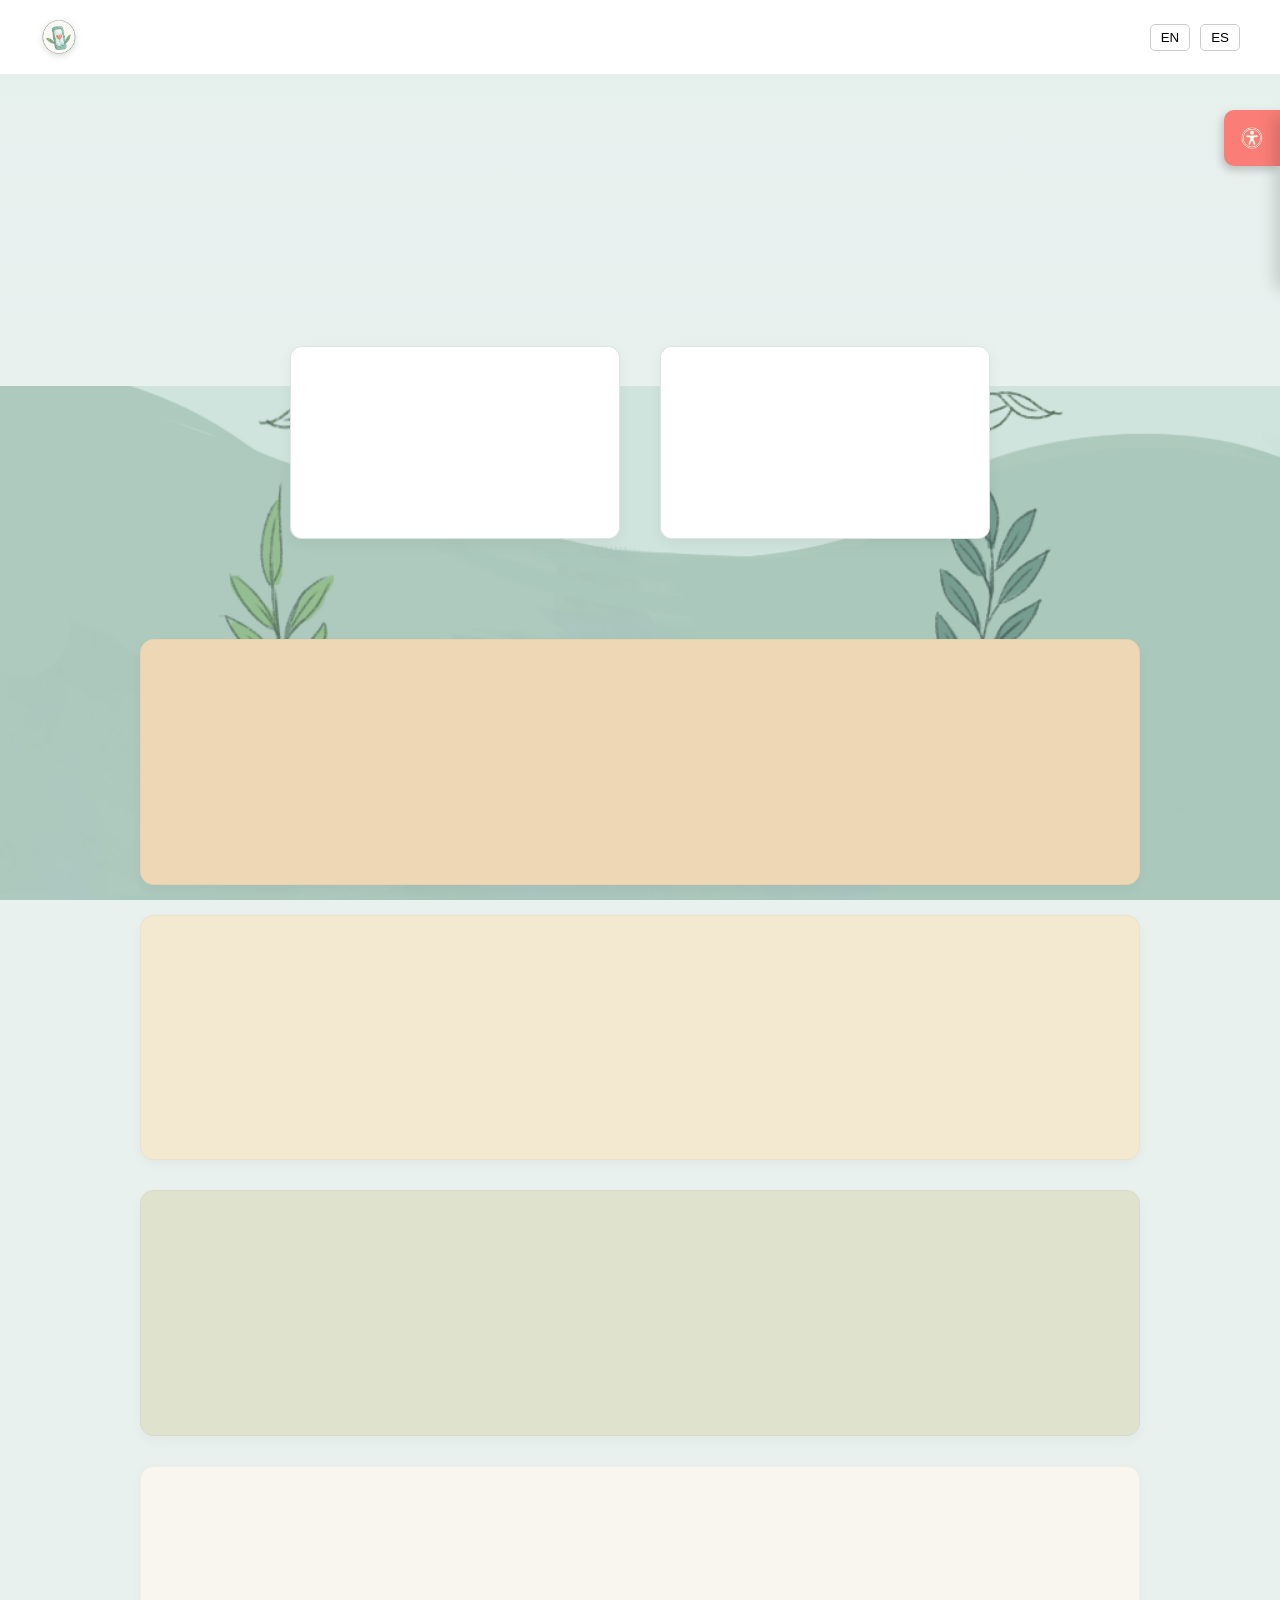
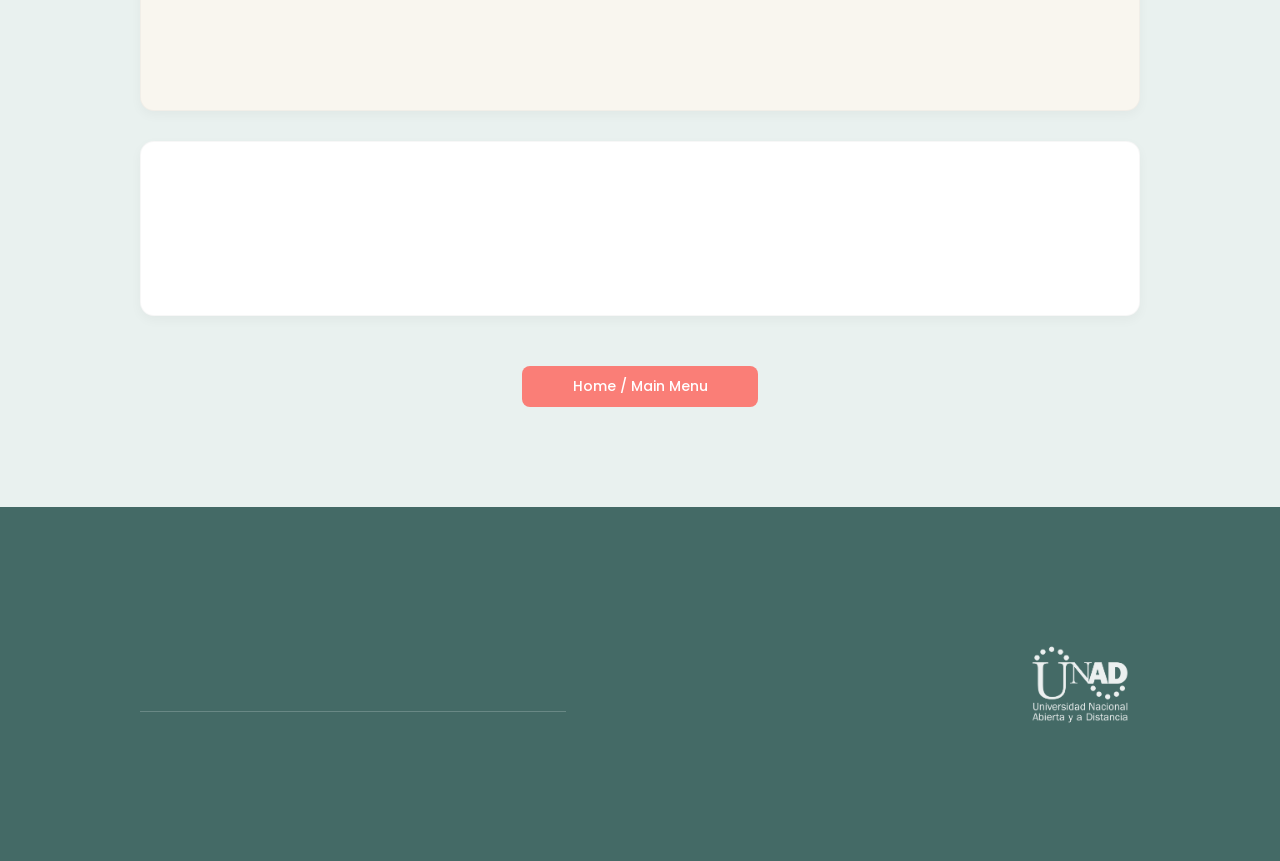
==== commit 39c9bca7: "pueba de mejora estetica numero 2" ====
--- a/Infopag/info1.html
+++ b/Infopag/info1.html
@@ -39,7 +39,7 @@
 
 <p
 data-en="Finding a healthy balance between academic responsibilities and social life in the digital era."
-data-es="Encontrar un equilibrio saludable entre las responsabilidades académicas y la vida social en la era digital.">
+data-es="Encontrar un equilibrio saludable entre las responsabilidades académicas and la vida social en la era digital.">
 Finding a healthy balance between academic responsibilities and social life in the digital era.
 </p>
 </div>
@@ -122,13 +122,13 @@
 </p>
 </div>
 
-</section>
-
 <div class="back-container">
   <a href="../index.html" class="back-button">
-    <span data-en="Home" data-es="inicio">Home</span>
+    <span data-en="Home / Main Menu" data-es="inicio / Menu principal">Home / Main Menu</span>
   </a>
 </div>
+
+</section>
 
 <div id="accessibility-container">
   <div id="accessibility-tab">
--- a/css/infopag.css
+++ b/css/infopag.css
@@ -15,7 +15,7 @@
 }
 
 .hero-content h1{
-color: #FA7E77; /* Color solicitado para el título principal */
+color: #FA7E77;
 font-size:42px;
 max-width:800px;
 margin:auto;
@@ -27,7 +27,8 @@
 font-size:18px;
 max-width:600px;
 margin:auto;
-color:#2D4C47; /* Texto del hero oscurecido para mejor lectura */
+color:#2D4C47;
+font-weight: 500; /* Texto ligeramente más grueso para legibilidad */
 }
 
 
@@ -51,13 +52,12 @@
 }
 
 .summary-card h3 {
-color: #2D4C47; /* Título de la tarjeta de lista oscurecido */
+color: #2D4C47;
 font-size: 20px;
 margin-bottom: 16px;
 font-weight: 600;
 }
 
-/* Reemplazo de viñetas por círculos con chulo (SVG integrado) */
 .summary-card ul {
 list-style: none;
 padding-left: 0;
@@ -65,7 +65,7 @@
 }
 
 .summary-card ul li {
-color: #2D4C47; /* Texto de la lista en color oscuro */
+color: #2D4C47;
 font-size: 15px;
 line-height: 1.5;
 position: relative;
@@ -73,6 +73,7 @@
 margin-bottom: 12px;
 display: flex;
 align-items: center;
+font-weight: 500; /* Incremento de grosor solicitado */
 }
 
 .summary-card ul li::before {
@@ -81,8 +82,8 @@
 left: 0;
 width: 18px;
 height: 18px;
-/* Check-circle estilizado con el color oscuro solicitado */
-background-image: url("data:image/svg+xml,%3Csvg xmlns='http://www.w3.org/2000/svg' viewBox='0 0 24 24' fill='%23446A66'%3E%3Cpath d='M12 2C6.48 2 2 6.48 2 12s4.48 10 10 10 10-4.48 10-10S17.52 2 12 2zm-2 15l-5-5 1.41-1.41L10 14.17l7.59-7.59L19 8l-9 9z'/%3E%3C/svg%3E");
+/* Color de chulo actualizado exitosamente a #FA8079 (%23FA8079) */
+background-image: url("data:image/svg+xml,%3Csvg xmlns='http://www.w3.org/2000/svg' viewBox='0 0 24 24' fill='%23FA8079'%3E%3Cpath d='M12 2C6.48 2 2 6.48 2 12s4.48 10 10 10 10-4.48 10-10S17.52 2 12 2zm-2 15l-5-5 1.41-1.41L10 14.17l7.59-7.59L19 8l-9 9z'/%3E%3C/svg%3E");
 background-size: contain;
 background-repeat: no-repeat;
 }
@@ -107,17 +108,18 @@
 }
 
 .info-block h2{
-color: #2D4C47; /* Subtítulos oscurecidos */
+color: #2D4C47;
 font-size: 24px;
 margin-bottom: 14px;
 font-weight: 600;
 }
 
 .info-block p{
-color: #2D4C47; /* Párrafos oscurecidos para máxima legibilidad */
+color: #2D4C47;
 line-height:1.7;
 margin-bottom:14px;
 font-size: 16px;
+font-weight: 500; /* Texto ligeramente más grueso para mitigar problemas de visualización */
 }
 
 /* COLORES PERSONALIZADOS PARA CADA TARJETA DE CONTENIDO */
@@ -127,10 +129,31 @@
 .card-4 { background-color: #F9F6EF !important; }
 
 
+/* CONTROL EXCLUSIVO DEL BOTÓN DE RETORNO PARA INFOPAG */
+.info-container .back-container {
+position: relative !important;
+top: 0 !important;
+display: flex !important;
+justify-content: center !important;
+align-items: center !important;
+width: 100% !important;
+padding: 20px 0 0 0 !important;
+z-index: 10;
+box-sizing: border-box;
+}
+
+.info-container .back-button {
+display: inline-block;
+text-align: center;
+min-width: 200px; /* Le da una mejor proporción horizontal con el texto largo */
+font-weight: 500;
+}
+
+
 /* FOOTER REFINADO */
 .main-footer {
-background-color: #446A66 !important; /* Color solicitado para el fondo */
-color: #FFFFFF !important; /* Letras totalmente blancas */
+background-color: #446A66 !important;
+color: #FFFFFF !important;
 padding: 40px 20px;
 margin-top: 60px;
 }
@@ -162,7 +185,6 @@
 color: #FFFFFF !important;
 }
 
-/* Iconos integrados en línea */
 .footer-inline-icon {
 width: 16px;
 height: 16px;
@@ -182,14 +204,8 @@
 .unad-logo {
 max-width: 120px;
 height: auto;
-filter: brightness(0) invert(1); /* Convierte el logo a blanco si es necesario para conservar limpieza visual */
+filter: brightness(0) invert(1);
 opacity: 0.9;
-}
-
-
-/* ACCESIBILIDAD (SE MANTIENE EL ESTILO ORIGINAL) */
-#accessibility-tab {
-/* Conserva tu estilo funcional actual */
 }
 
 
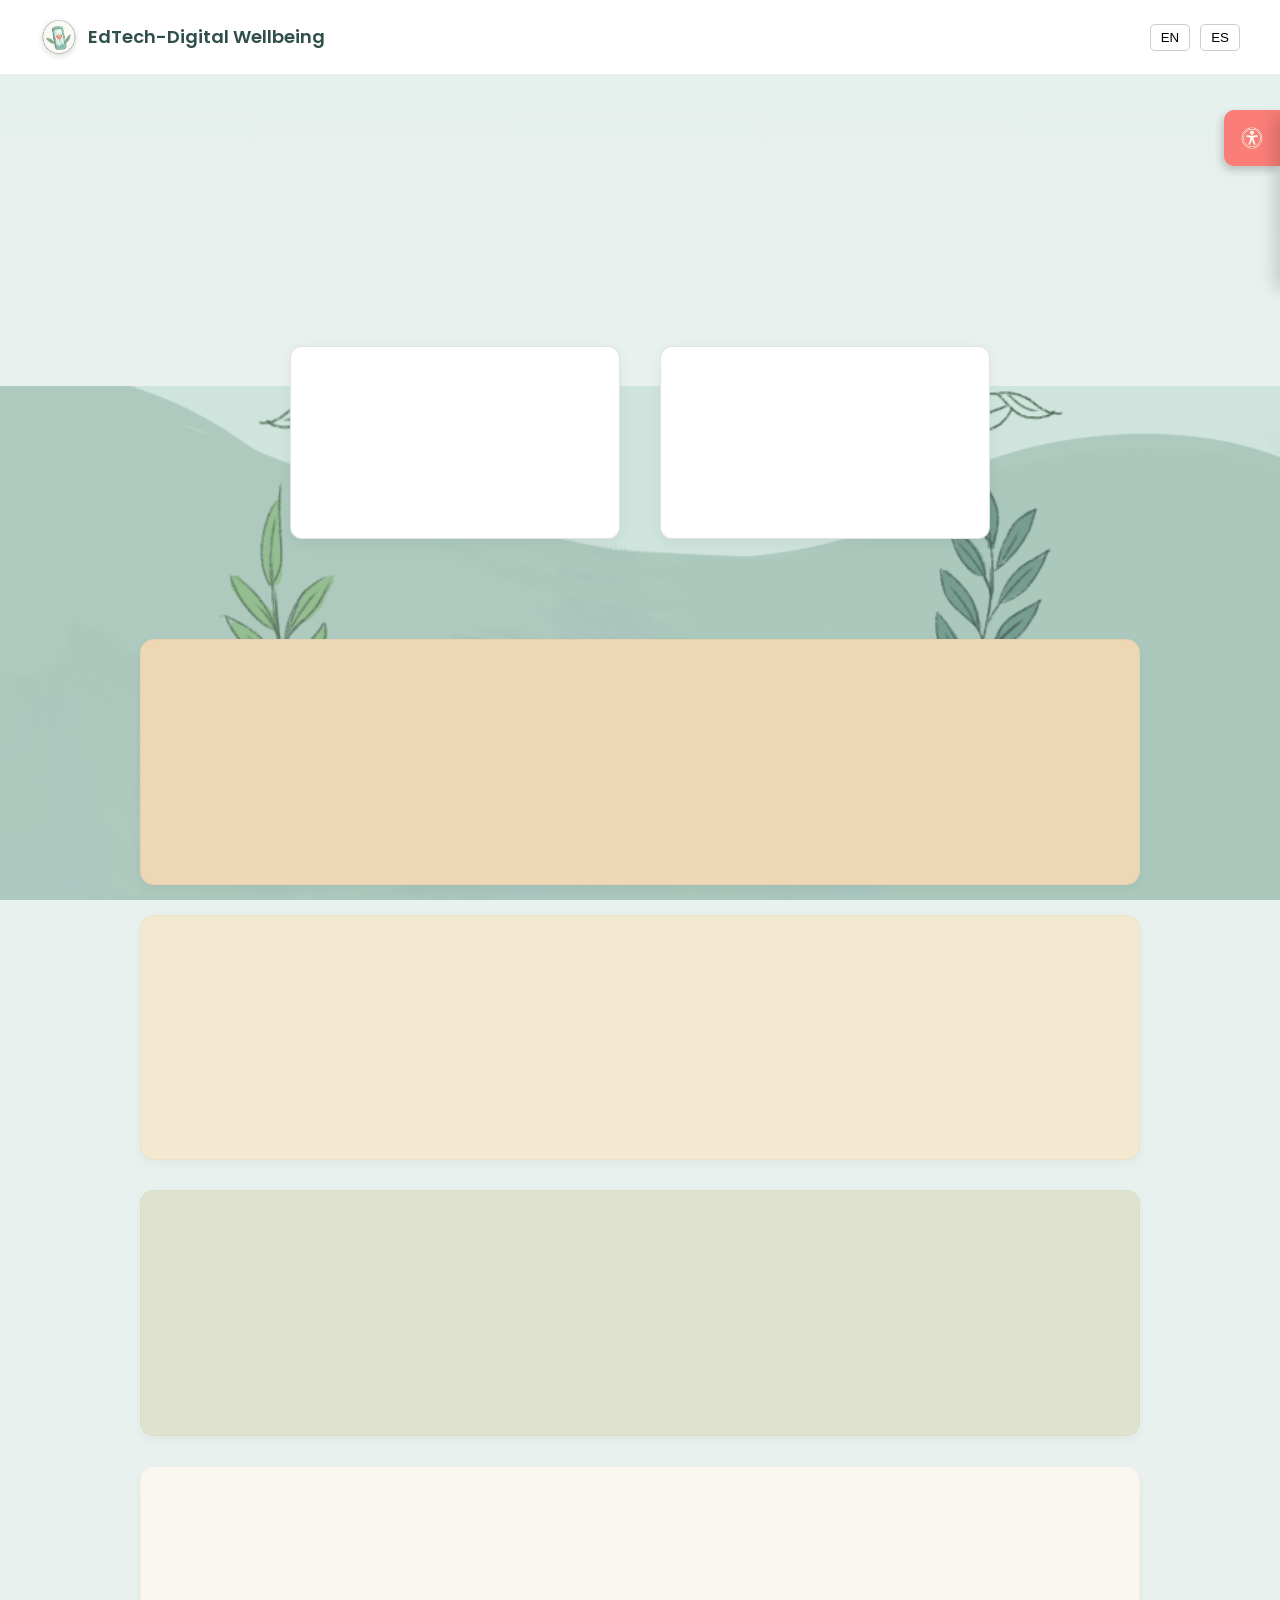
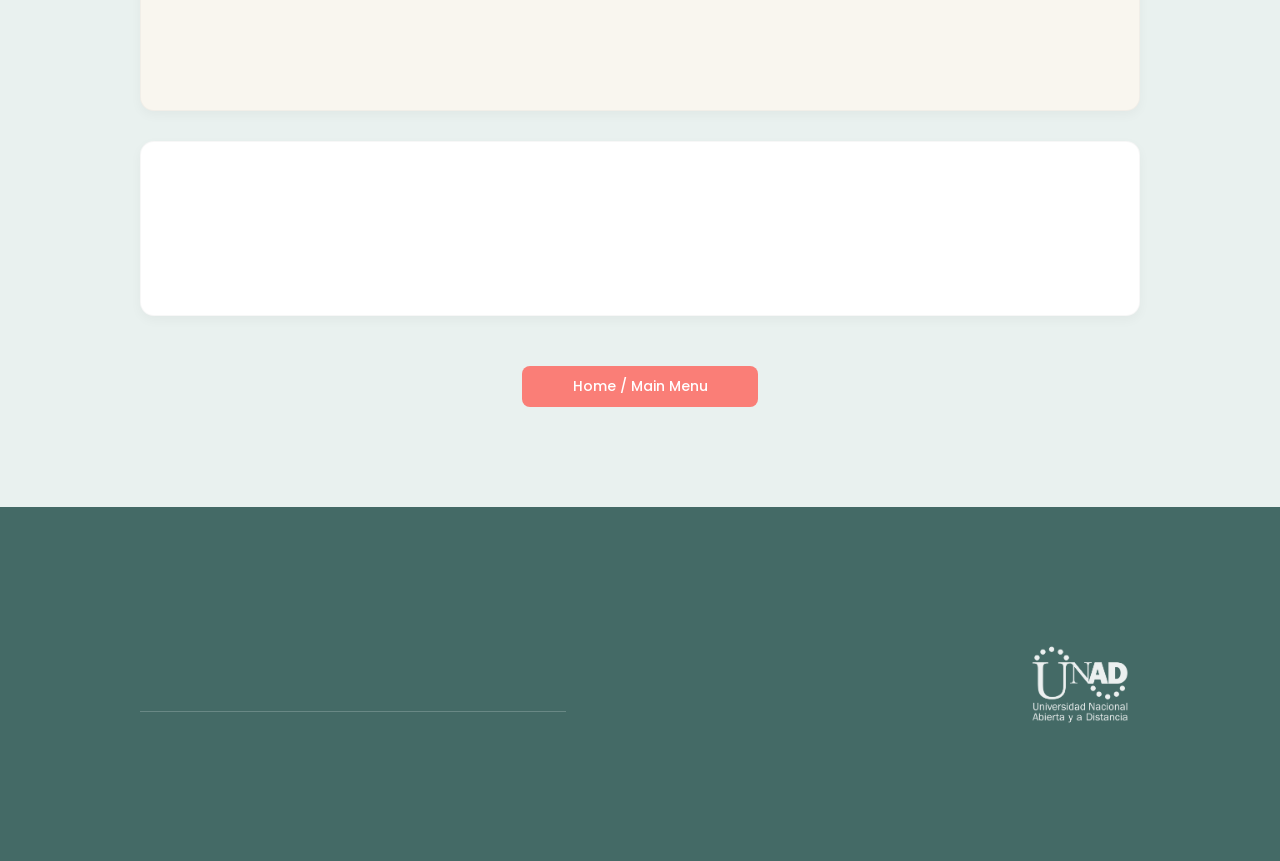
==== commit 1e7792ff: "agregrado del nuevo js para las demas paginas" ====
--- a/Infopag/info1.html
+++ b/Infopag/info1.html
@@ -175,7 +175,7 @@
 </footer>
 
 <script src="../Js/info1.js"></script>
-<script src="../Js/animations.js"></script>
+<script src="Js/leaves.js"></script><script src="../Js/animations.js"></script>
 
 </body>
 </html>
--- a/css/global.css
+++ b/css/global.css
@@ -132,7 +132,7 @@
 
 /*Footer*/
 .main-footer {
-  background-color: #7FB8A6; /* Tu color solicitado */
+  background-color: #446A66; 
   color: white;
   padding: 40px 80px;
   margin-top: 0; /* Se une perfectamente con la sección de información */
@@ -318,3 +318,31 @@
 background:#2b4c49;
 transform:translateY(-2px);
 }
+
+/* ==========================================================================
+   SISTEMA DE CURSORES PERSONALIZADOS (ULTRA REFORZADO - ANTI-FILTROS)
+   ========================================================================== */
+
+/* 1. Cursor Normal (Avión de papel) */
+html, body {
+    cursor: url('../Archives/images/aviondepapel1fimagen.png'), default !important;
+}
+
+/* 2. Cursor de Selección (Línea de texto) */
+p, h1, h2, h3, h4, h5, h6, span, label, input[type="text"], textarea, li {
+    cursor: url('../Archives/images/text1imagen.png'), text;
+}
+
+/* 3. Cursor de Acción (Mano) - Incluye patrones inteligentes para Cards, Módulos y Accesibilidad */
+a, button, .btn, [role="button"], input[type="submit"], input[type="button"], 
+.quiz-slider, .lang, select, option, details summary, input[type="checkbox"], input[type="radio"],
+[class*="card"], [class*="modulo"], [class*="module"], [class*="accesi"], [id*="accesi"] {
+    cursor: url('../Archives/images/mano1imagen.png'), pointer !important;
+}
+
+/* 4. El Escudo Total: Fuerza a TODOS los elementos hijos (textos, iconos, imágenes) 
+   dentro de botones, tarjetas o menús de accesibilidad a mantener la mano */
+a *, button *, .btn *, [role="button"] *, .quiz-slider *, .lang *,
+[class*="card"] *, [class*="modulo"] *, [class*="module"] *, [class*="accesi"] *, [id*="accesi"] * {
+    cursor: url('../Archives/images/mano1imagen.png'), pointer !important;
+    }
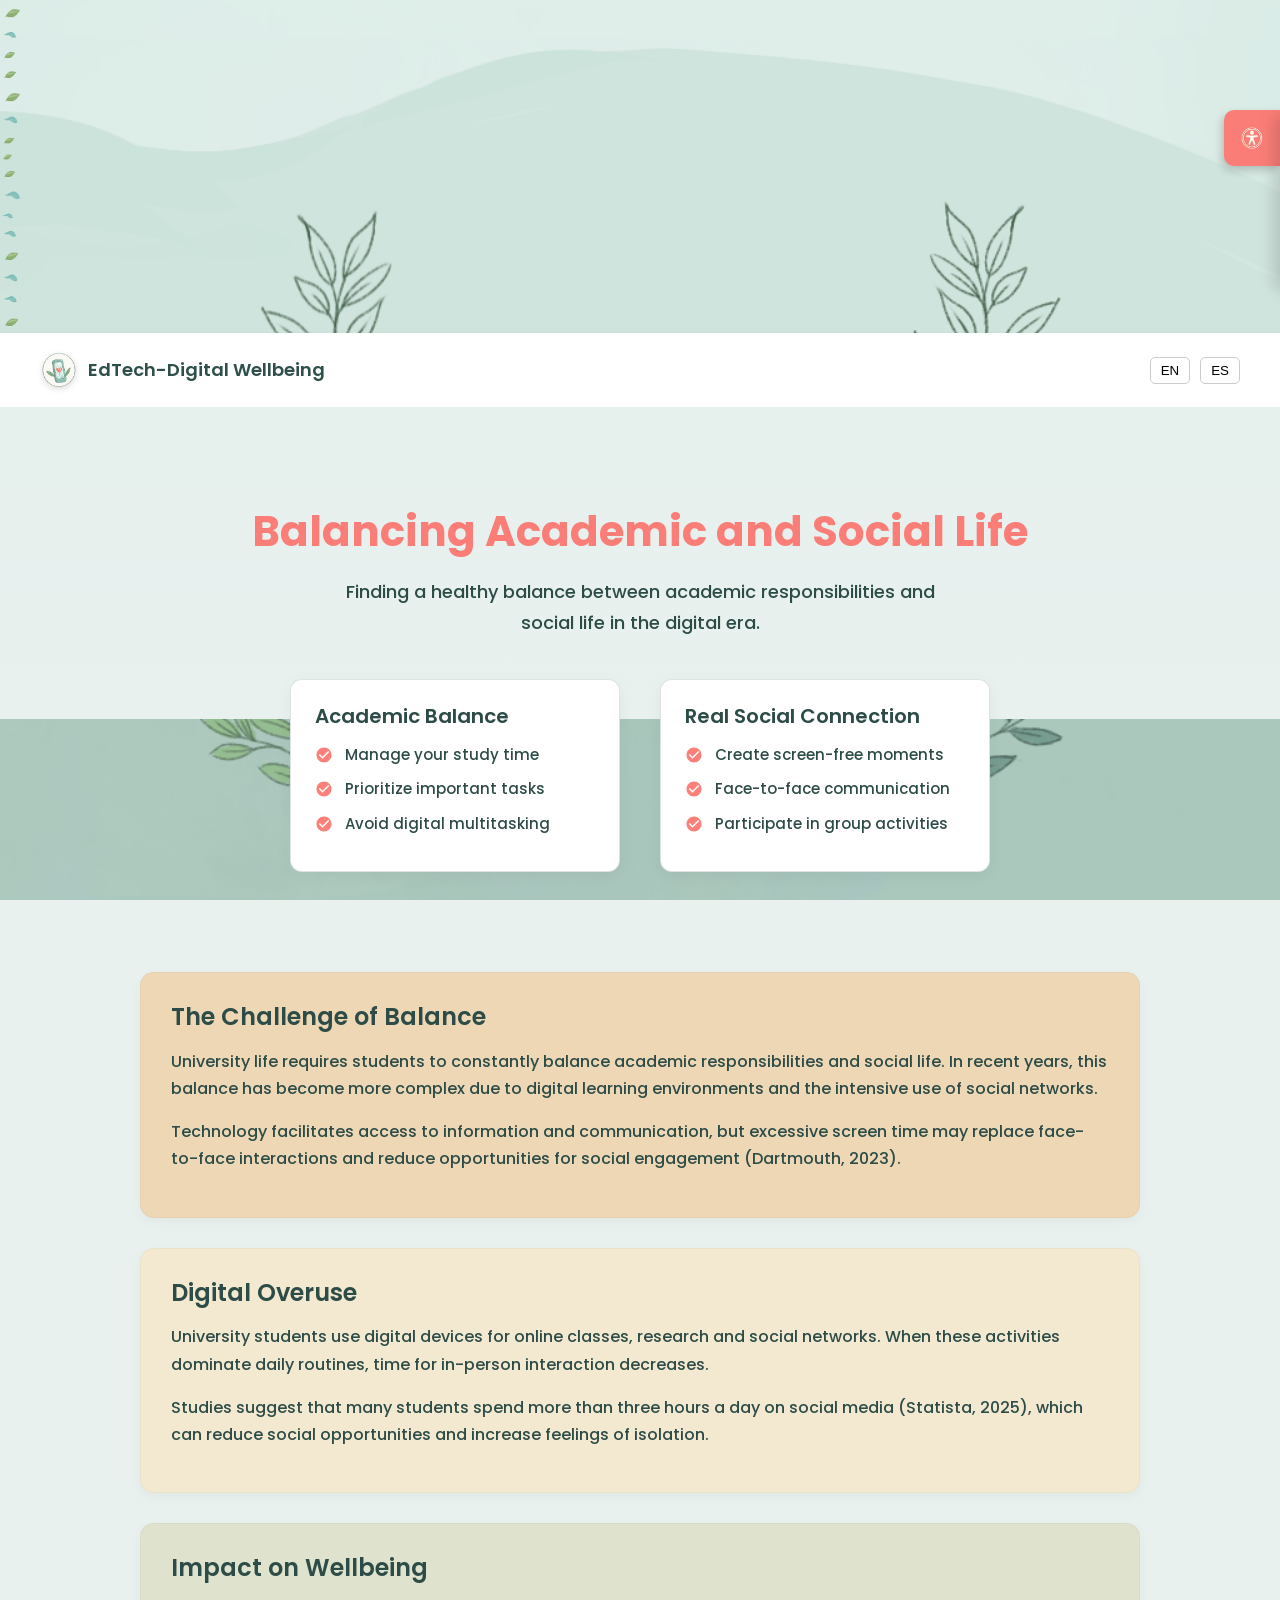
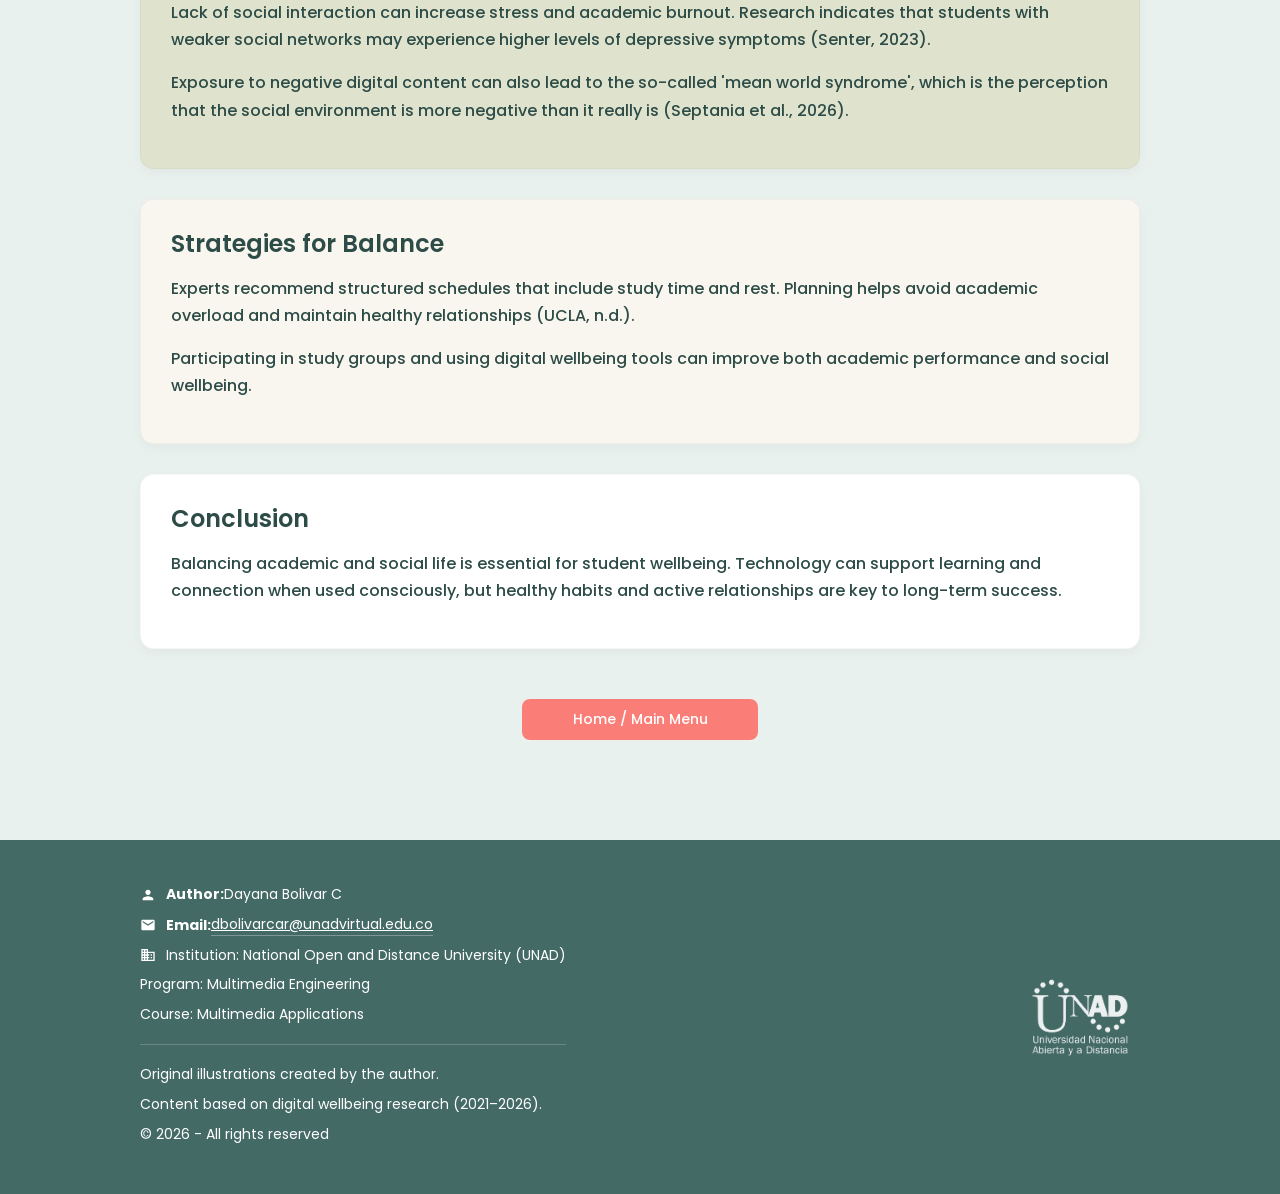
==== commit 5a13cf83: "Update info1.html" ====
--- a/Infopag/info1.html
+++ b/Infopag/info1.html
@@ -15,13 +15,15 @@
 
 <body>
     
-<div class="page-loader"></div>
+  <div id="leaves-container"></div>
 
-<nav class="navbar">
-<a href="../index.html" class="logo">
-<img src="../Archives/icons/icono-principal.png" class="logo-icon">
-<h2 class="logo-text">EdTech-Digital Wellbeing</h2>
-</a>
+  <div class="page-loader"></div>
+
+  <nav class="navbar">
+    <a href="../index.html" class="logo">
+      <img src="../Archives/icons/icono-principal.png" class="logo-icon">
+      <h2 class="logo-text">EdTech-Digital Wellbeing</h2>
+    </a>
 
 <div class="nav-actions">
 <button class="lang">EN</button>
@@ -175,7 +177,7 @@
 </footer>
 
 <script src="../Js/info1.js"></script>
-<script src="Js/leaves.js"></script><script src="../Js/animations.js"></script>
+<script src="../Js/leaves.js"></script><script src="../Js/animations.js"></script>
 
 </body>
 </html>
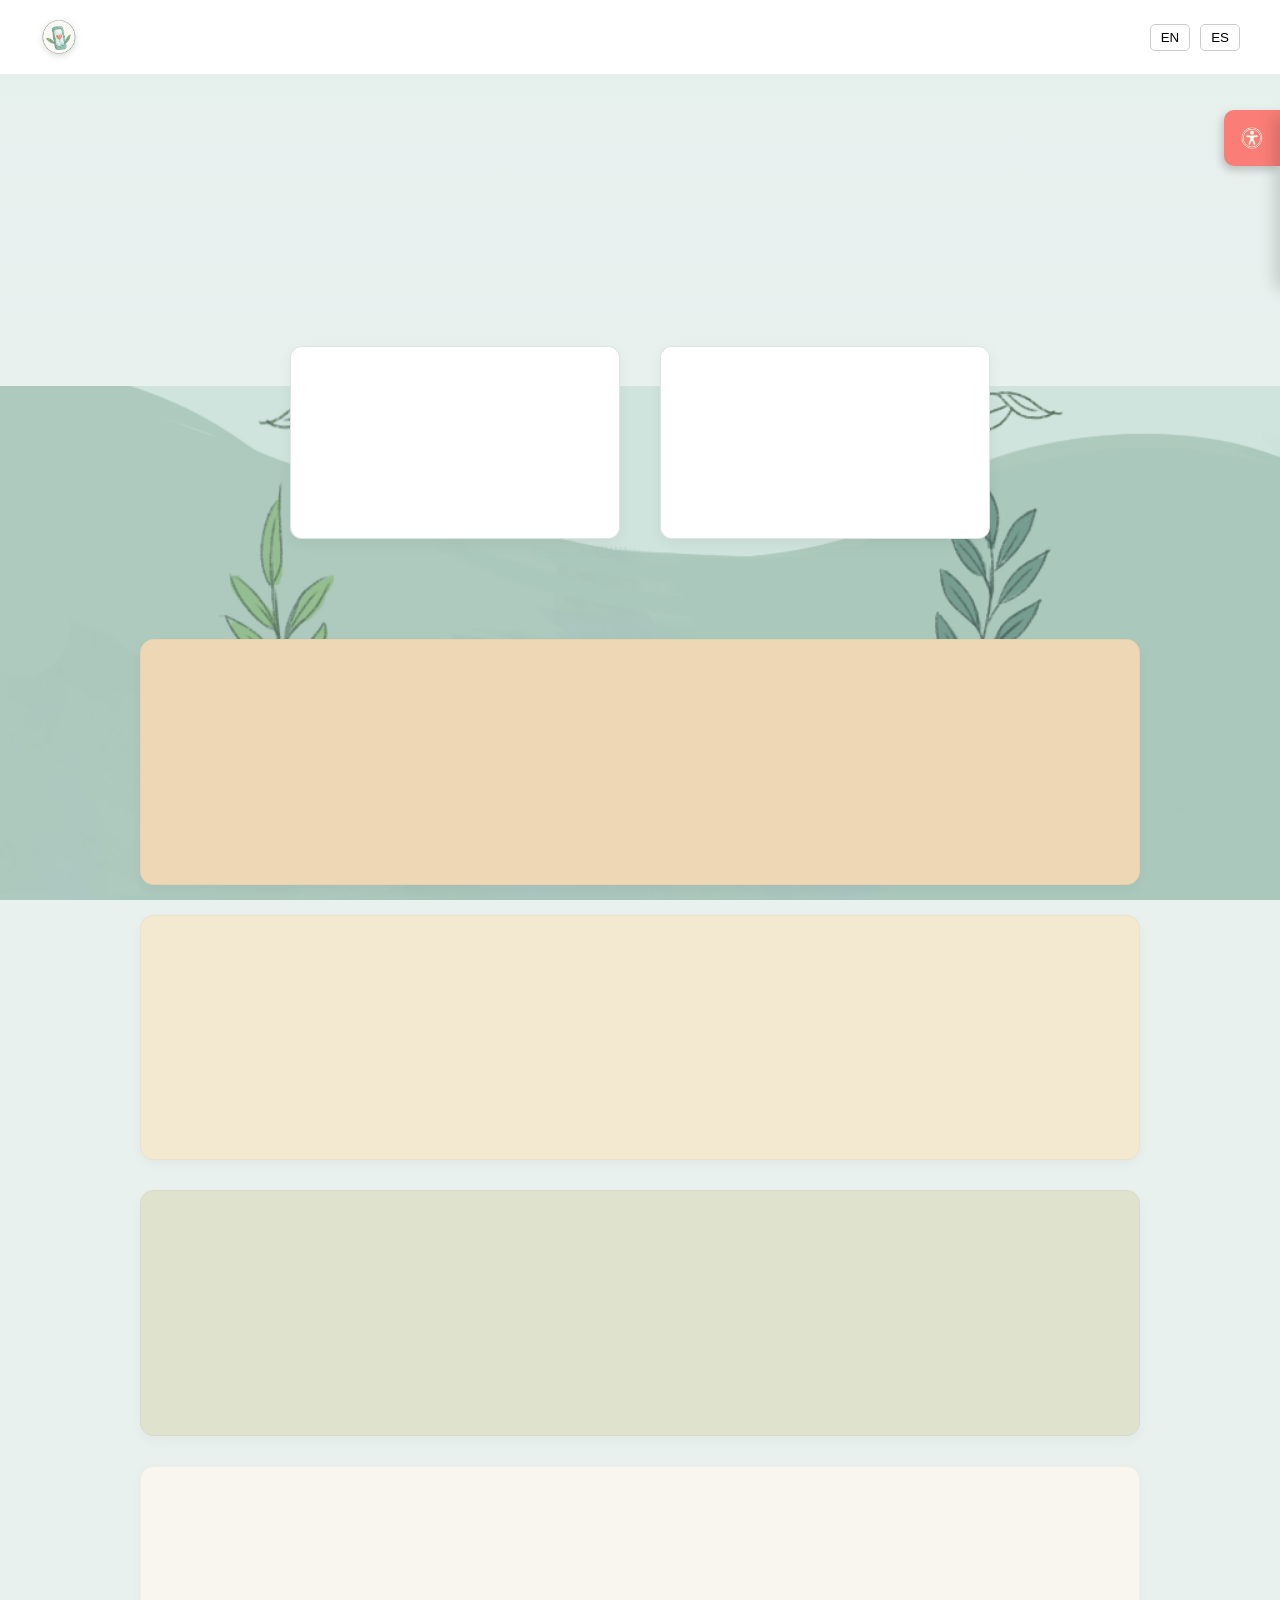
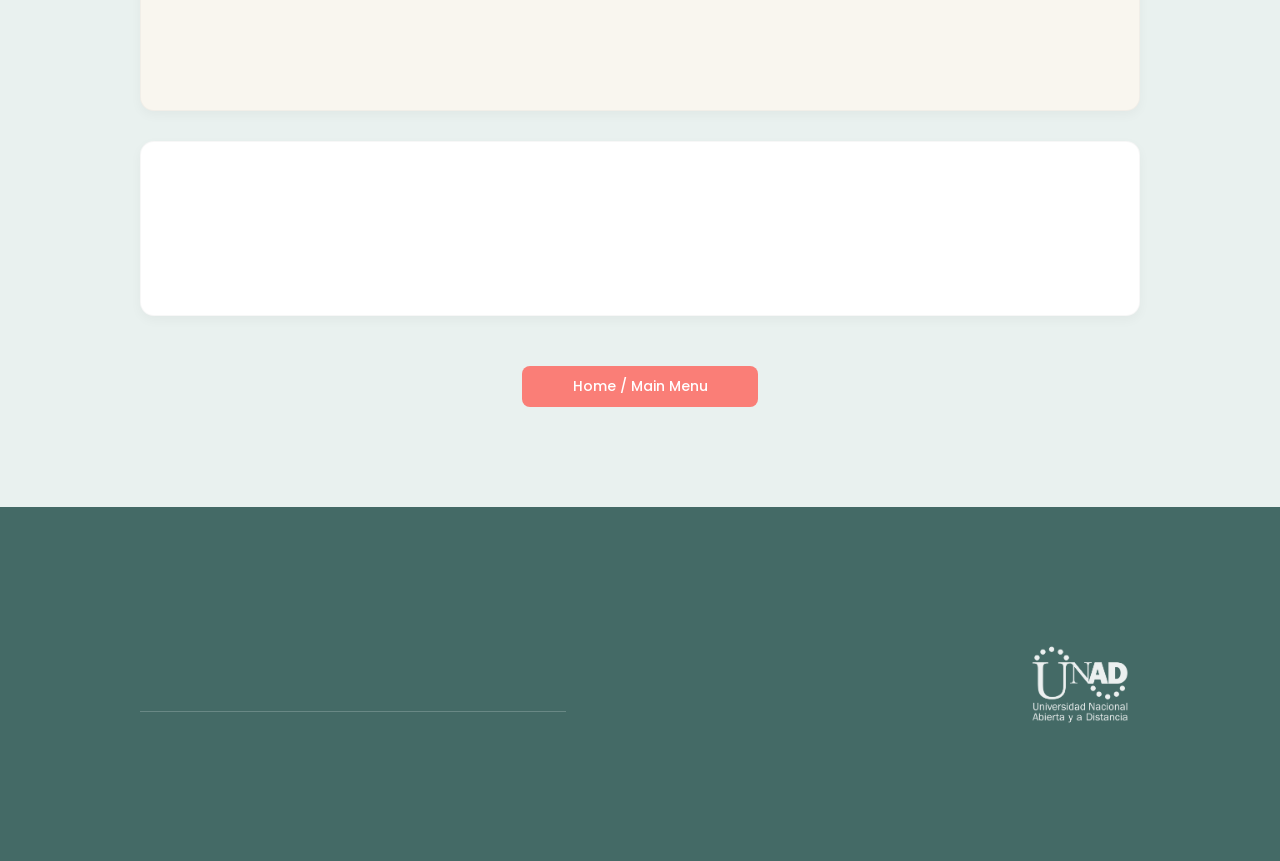
==== commit 2f427086: "Update info1.html" ====
--- a/Infopag/info1.html
+++ b/Infopag/info1.html
@@ -15,15 +15,13 @@
 
 <body>
     
-  <div id="leaves-container"></div>
+<div class="page-loader"></div>
 
-  <div class="page-loader"></div>
-
-  <nav class="navbar">
-    <a href="../index.html" class="logo">
-      <img src="../Archives/icons/icono-principal.png" class="logo-icon">
-      <h2 class="logo-text">EdTech-Digital Wellbeing</h2>
-    </a>
+<nav class="navbar">
+<a href="../index.html" class="logo">
+<img src="../Archives/icons/icono-principal.png" class="logo-icon">
+<h2 class="logo-text">EdTech-Digital Wellbeing</h2>
+</a>
 
 <div class="nav-actions">
 <button class="lang">EN</button>
@@ -177,7 +175,7 @@
 </footer>
 
 <script src="../Js/info1.js"></script>
-<script src="../Js/leaves.js"></script><script src="../Js/animations.js"></script>
+<script src="Js/leaves.js"></script><script src="../Js/animations.js"></script>
 
 </body>
 </html>
